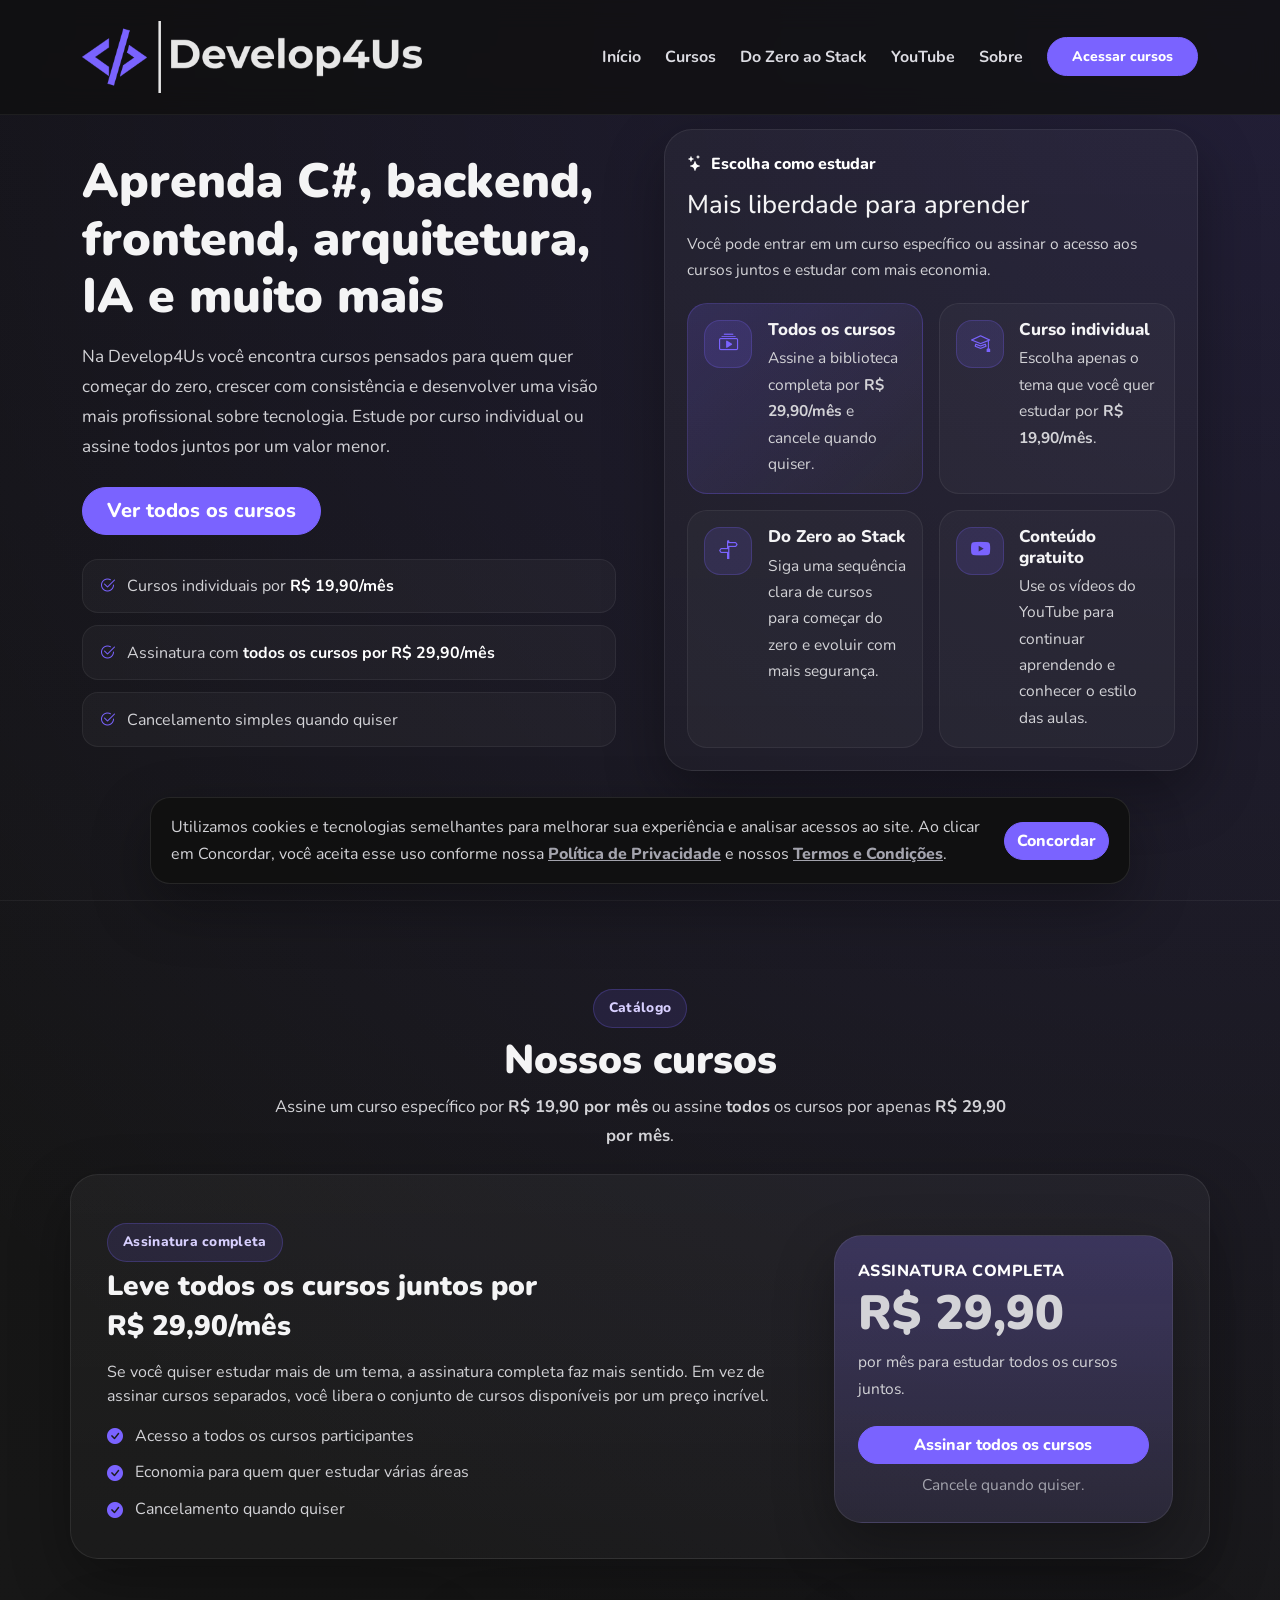
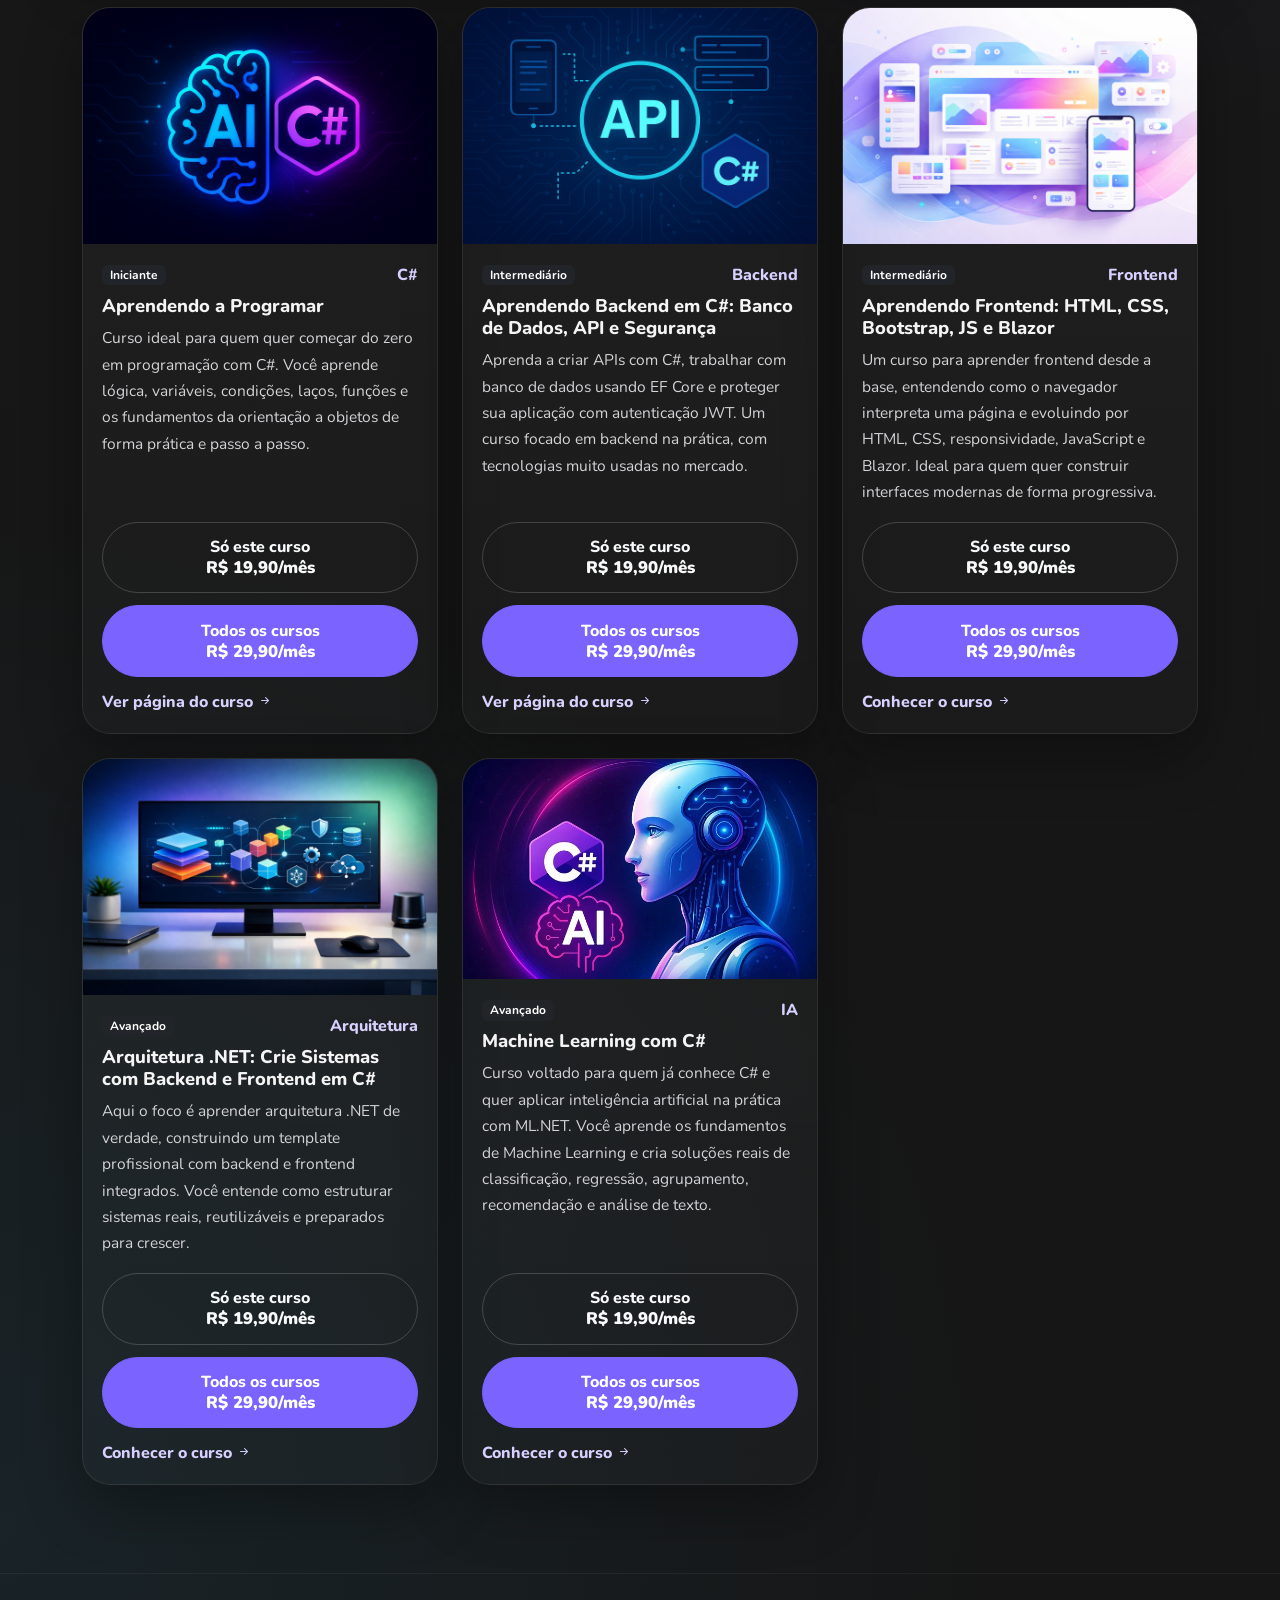
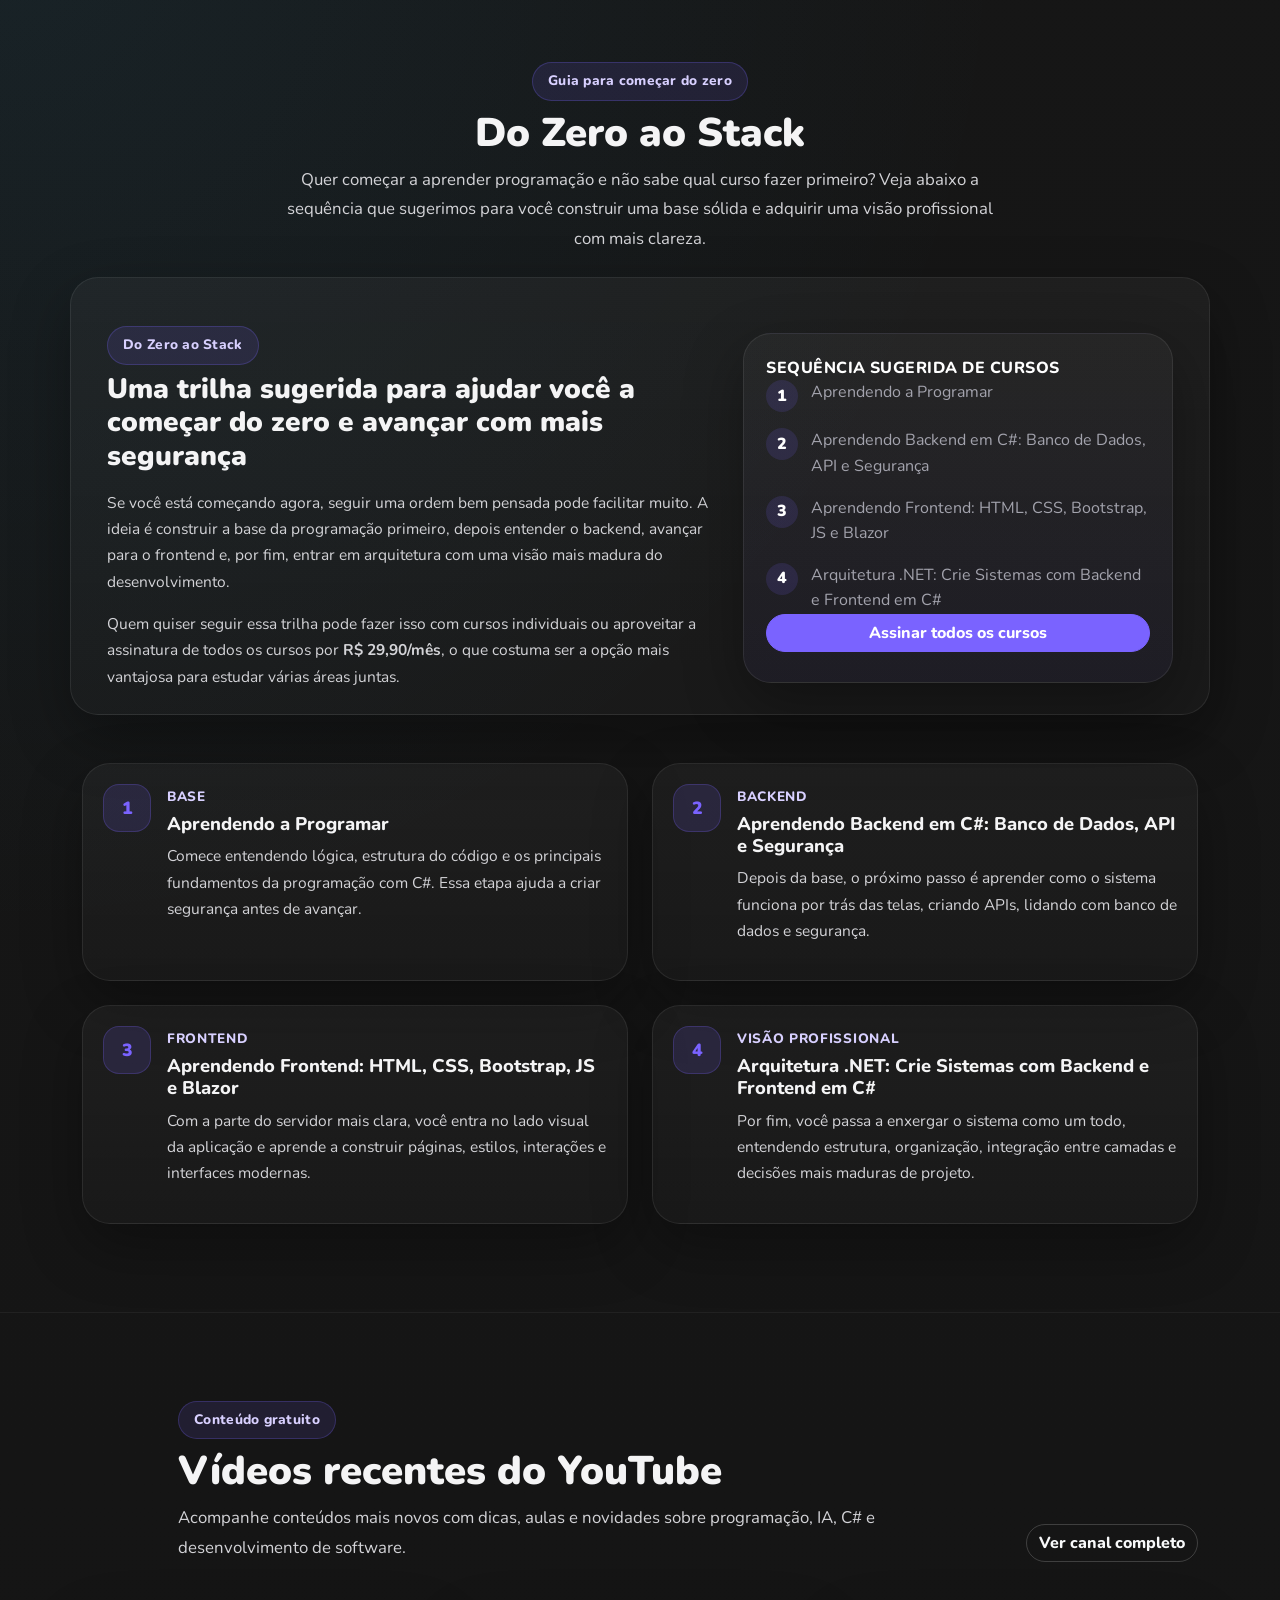
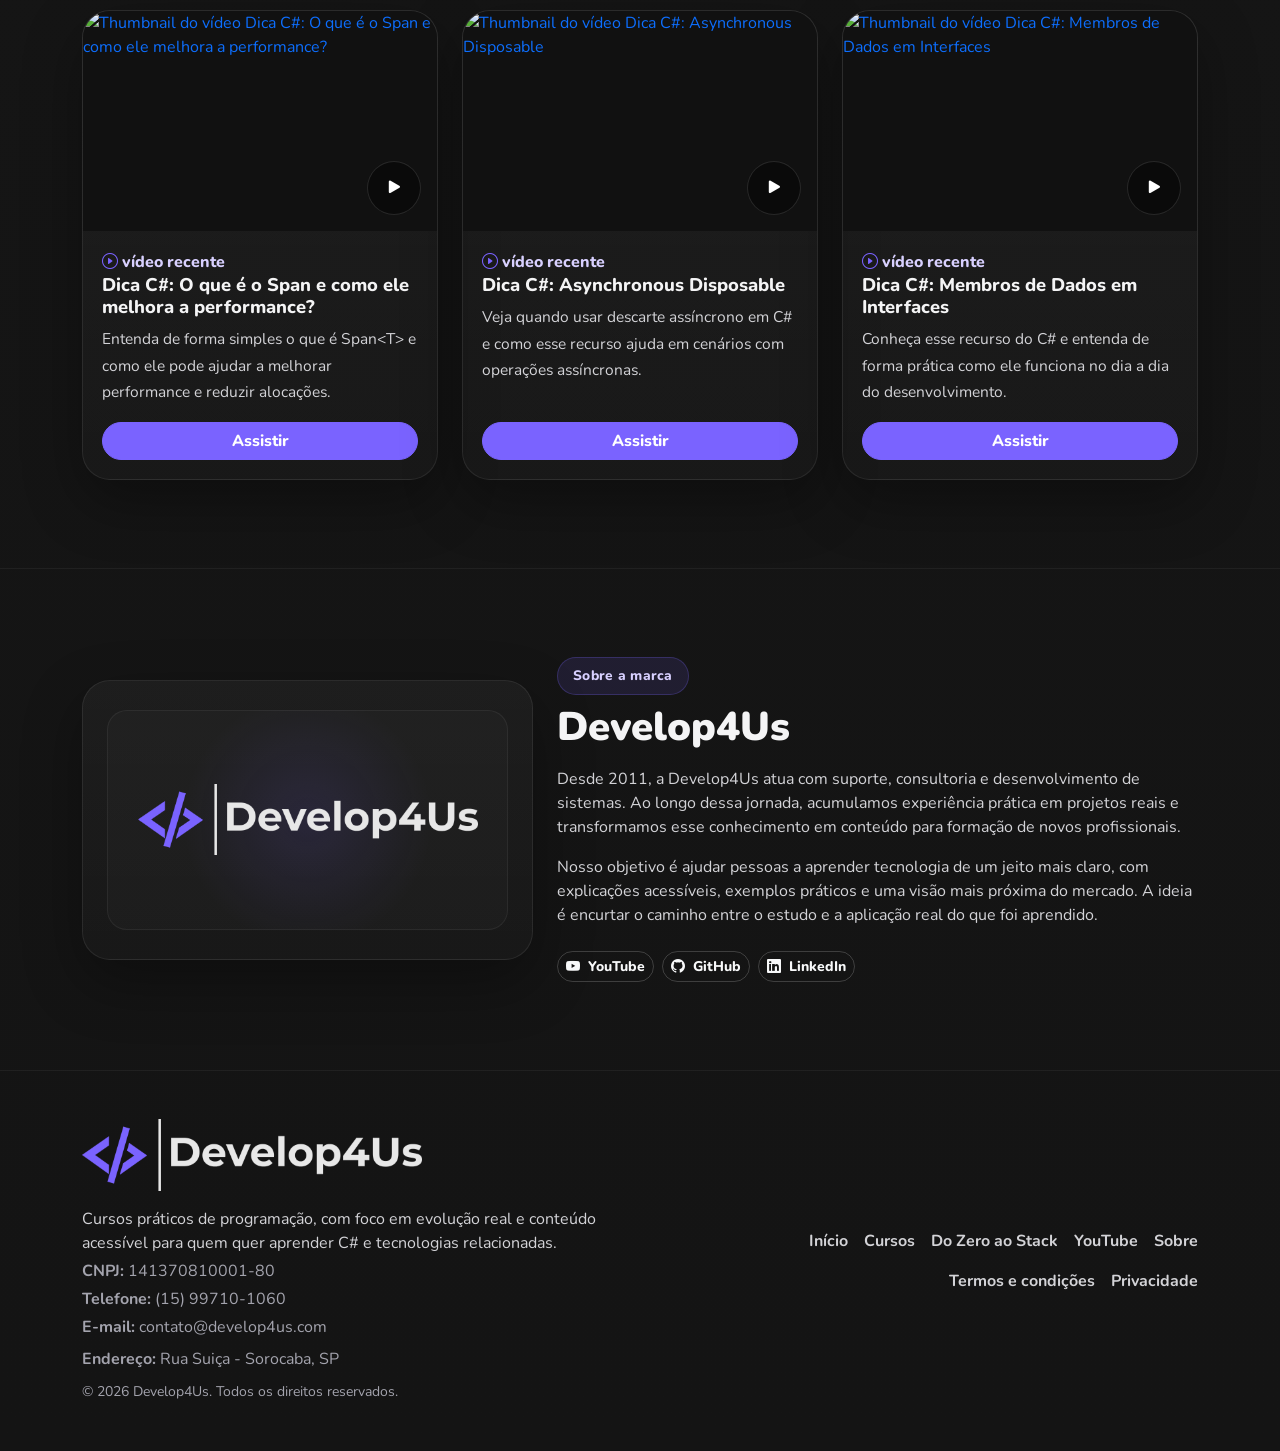
==== index.html @ f09a2264 "Cria página do curso Aprendendo Backend em C#" ====
<!doctype html>
<html lang="pt-BR">
<head>
  <meta charset="utf-8">
  <meta name="viewport" content="width=device-width, initial-scale=1">
  <title>Develop4Us | Cursos de Programação em C#</title>
  <meta name="description" content="Aprenda programação com cursos práticos de C#, backend, frontend, arquitetura .NET e machine learning. Estude no seu ritmo com assinatura mensal ou cursos individuais.">
  <meta name="keywords" content="Develop4Us, cursos de programação, C#, backend, frontend, arquitetura .NET, machine learning, Hotmart">
  <meta name="author" content="Develop4Us">
  <meta name="theme-color" content="#171717">

  <meta property="og:title" content="Develop4Us | Cursos de Programação em C#">
  <meta property="og:description" content="Cursos práticos para quem quer aprender C#, backend, frontend, arquitetura .NET e machine learning.">
  <meta property="og:type" content="website">
  <meta property="og:url" content="https://develop4us.com/">
  <meta property="og:image" content="assets/img/logo.png">

  <meta name="twitter:card" content="summary_large_image">
  <meta name="twitter:title" content="Develop4Us | Cursos de Programação em C#">
  <meta name="twitter:description" content="Cursos práticos para quem quer aprender C#, backend, frontend, arquitetura .NET e machine learning.">
  <meta name="twitter:image" content="assets/img/logo.png">

  <link rel="icon" type="image/png" href="assets/img/favicon.png">
  <link rel="preconnect" href="https://fonts.googleapis.com">
  <link rel="preconnect" href="https://fonts.gstatic.com" crossorigin>
  <link href="https://fonts.googleapis.com/css2?family=Nunito:wght@400;600;700;800;900&display=swap" rel="stylesheet">
  <link href="https://cdn.jsdelivr.net/npm/bootstrap@5.3.3/dist/css/bootstrap.min.css" rel="stylesheet" integrity="sha384-QWTKZyjpPEjISv5WaRU9OFeRpok6YctnYmDr5pNlyT2bRjXh0JMhjY6hW+ALEwIH" crossorigin="anonymous">
  <link rel="stylesheet" href="https://cdn.jsdelivr.net/npm/bootstrap-icons@1.11.3/font/bootstrap-icons.min.css">
  <link rel="stylesheet" href="assets/css/site.css">

  <!-- Google Analytics -->
  <!-- Google tag (gtag.js) -->
  <script async src="https://www.googletagmanager.com/gtag/js?id=G-N8VQVEPZ1S"></script>
  <script>
    window.dataLayer = window.dataLayer || [];
    function gtag(){dataLayer.push(arguments);}
    gtag('js', new Date());

    gtag('config', 'G-N8VQVEPZ1S');
  </script>
</head>
<body>
  <div class="site-shell">
    <header>
      <nav class="navbar navbar-expand-lg navbar-dark fixed-top glass-nav" aria-label="Barra principal">
        <div class="container py-2">
          <a class="navbar-brand d-flex align-items-center gap-3" href="#inicio" aria-label="Ir para o início">
            <img src="assets/img/logo.png" alt="Logo da Develop4Us" class="brand-logo">
          </a>
          <button class="navbar-toggler border-0 shadow-none" type="button" data-bs-toggle="collapse" data-bs-target="#mainNav" aria-controls="mainNav" aria-expanded="false" aria-label="Abrir menu">
            <span class="navbar-toggler-icon"></span>
          </button>
          <div class="collapse navbar-collapse" id="mainNav">
            <ul class="navbar-nav ms-auto align-items-lg-center gap-lg-2 mt-3 mt-lg-0">
              <li class="nav-item"><a class="nav-link" href="#inicio">Início</a></li>
              <li class="nav-item"><a class="nav-link" href="#cursos">Cursos</a></li>
              <li class="nav-item"><a class="nav-link" href="#trilha">Do Zero ao Stack</a></li>
              <li class="nav-item"><a class="nav-link" href="#youtube">YouTube</a></li>
              <li class="nav-item"><a class="nav-link" href="#sobre">Sobre</a></li>
              <li class="nav-item ms-lg-2"><a class="btn btn-primary btn-sm px-4 py-2" href="https://academy.develop4us.com/pt-br/club/develop4us" target="_blank" rel="noopener noreferrer">Acessar cursos</a></li>
            </ul>
          </div>
        </div>
      </nav>
    </header>

    <main>
      <section id="inicio" class="hero-section section-pad">
        <div class="container position-relative">
          <div class="row align-items-center g-5">
            <div class="col-12 col-lg-6 order-1 order-lg-1">
              <h1 class="display-5 fw-black mb-3">Aprenda C#, backend, frontend, arquitetura, IA e muito mais</h1>
              <p class="hero-copy mb-4">
                Na Develop4Us você encontra cursos pensados para quem quer começar do zero, crescer com consistência e desenvolver uma visão mais profissional sobre tecnologia. Estude por curso individual ou assine todos juntos por um valor menor.
              </p>
              <div class="d-flex flex-column flex-sm-row gap-3 hero-actions">
                <a href="#cursos" class="btn btn-primary btn-lg px-4">Ver todos os cursos</a>
              </div>

              <div class="hero-points mt-4">
                <div class="hero-point"><i class="bi bi-check2-circle"></i><span>Cursos individuais por <strong>R$ 19,90/mês</strong></span></div>
                <div class="hero-point"><i class="bi bi-check2-circle"></i><span>Assinatura com <strong>todos os cursos por R$ 29,90/mês</strong></span></div>
                <div class="hero-point"><i class="bi bi-check2-circle"></i><span>Cancelamento simples quando quiser</span></div>
              </div>
            </div>

            <div class="col-12 col-lg-6 order-2 order-lg-2">
              <div class="hero-showcase card-surface">
                <div class="showcase-top">
                  <span class="showcase-badge"><i class="bi bi-stars"></i> Escolha como estudar</span>
                  <h2>Mais liberdade para aprender</h2>
                  <p>Você pode entrar em um curso específico ou assinar o acesso aos cursos juntos e estudar com mais economia.</p>
                </div>

                <div class="showcase-grid">
                  <article class="showcase-item highlight-item">
                    <div class="showcase-icon"><i class="bi bi-collection-play"></i></div>
                    <div>
                      <h3>Todos os cursos</h3>
                      <p>Assine a biblioteca completa por <strong>R$ 29,90/mês</strong> e cancele quando quiser.</p>
                    </div>
                  </article>
                  <article class="showcase-item">
                    <div class="showcase-icon"><i class="bi bi-mortarboard"></i></div>
                    <div>
                      <h3>Curso individual</h3>
                      <p>Escolha apenas o tema que você quer estudar por <strong>R$ 19,90/mês</strong>.</p>
                    </div>
                  </article>
                  <article class="showcase-item">
                    <div class="showcase-icon"><i class="bi bi-signpost-split"></i></div>
                    <div>
                      <h3>Do Zero ao Stack</h3>
                      <p>Siga uma sequência clara de cursos para começar do zero e evoluir com mais segurança.</p>
                    </div>
                  </article>
                  <article class="showcase-item">
                    <div class="showcase-icon"><i class="bi bi-youtube"></i></div>
                    <div>
                      <h3>Conteúdo gratuito</h3>
                      <p>Use os vídeos do YouTube para continuar aprendendo e conhecer o estilo das aulas.</p>
                    </div>
                  </article>
                </div>
              </div>
            </div>
          </div>
        </div>
      </section>

      <section id="cursos" class="section-pad section-divider">
        <div class="container">
          <div class="section-heading text-center mb-5">
            <span class="eyebrow">Catálogo</span>
            <h2 class="display-6 fw-black mt-2">Nossos cursos</h2>
            <p class="section-copy mx-auto">Assine um curso específico por <strong>R$ 19,90 por mês</strong> ou assine <strong>todos</strong> os cursos por apenas <strong>R$ 29,90 por mês</strong>.</p>
          </div>

          <div class="all-access-banner row g-4 align-items-center mb-5">
            <div class="col-12 col-lg-8">
              <span class="eyebrow">Assinatura completa</span>
              <h3 class="fw-black mt-2 mb-3">Leve todos os cursos juntos por <span class="price-highlight">R$ 29,90/mês</span></h3>
              <p class="mb-3">Se você quiser estudar mais de um tema, a assinatura completa faz mais sentido. Em vez de assinar cursos separados, você libera o conjunto de cursos disponíveis por um preço incrível.</p>
              <ul class="list-unstyled promo-list mb-0">
                <li><i class="bi bi-check-circle-fill"></i> Acesso a todos os cursos participantes</li>
                <li><i class="bi bi-check-circle-fill"></i> Economia para quem quer estudar várias áreas</li>
                <li><i class="bi bi-check-circle-fill"></i> Cancelamento quando quiser</li>
              </ul>
            </div>
            <div class="col-12 col-lg-4">
              <div class="subscription-box h-100">
                <div class="small-label">ASSINATURA COMPLETA</div>
                <div class="subscription-price">R$ 29,90</div>
                <p class="mb-4">por mês para estudar todos os cursos juntos.</p>
                <a href="https://pay.hotmart.com/E105148294Q" class="btn btn-primary w-100 mb-2" target="_blank" rel="noopener noreferrer">Assinar todos os cursos</a>
                <p class="mini-note mb-0 text-center">Cancele quando quiser.</p>
              </div>
            </div>
          </div>

          <div class="row g-4" id="courseGrid">
            <div class="col-12 col-md-6 col-xl-4">
              <article class="course-card h-100">
                <div class="course-thumb">
                  <img src="assets/img/logo_c1.png" alt="Capa do curso Aprendendo a Programar" class="course-thumb-image">
                </div>
                <div class="course-body">
                  <div class="d-flex justify-content-between align-items-center gap-2 mb-2 flex-wrap">
                    <span class="badge text-bg-dark">Iniciante</span>
                    <span class="course-tag">C#</span>
                  </div>
                  <h3>Aprendendo a Programar</h3>
                  <p>Curso ideal para quem quer começar do zero em programação com C#. Você aprende lógica, variáveis, condições, laços, funções e os fundamentos da orientação a objetos de forma prática e passo a passo.</p>
                  <div class="course-pricing mt-auto">
                    <a href="https://academy.develop4us.com/pt-br/club/develop4us/products/7291394" class="btn btn-outline-light flex-fill" target="_blank" rel="noopener noreferrer">Só este curso<br><strong>R$ 19,90/mês</strong></a>
                    <a href="https://pay.hotmart.com/E105148294Q" class="btn btn-primary flex-fill" target="_blank" rel="noopener noreferrer">Todos os cursos<br><strong>R$ 29,90/mês</strong></a>
                  </div>
                  <a href="aprendendo-a-programar/index.html" class="course-link-inline">Ver página do curso <i class="bi bi-arrow-right-short"></i></a>
                </div>
              </article>
            </div>

            <div class="col-12 col-md-6 col-xl-4">
              <article class="course-card h-100">
                <div class="course-thumb">
                  <img src="assets/img/logo_c2.png" alt="Capa do curso Aprendendo Backend em C#: Banco de Dados, API e Segurança" class="course-thumb-image">
                </div>
                <div class="course-body">
                  <div class="d-flex justify-content-between align-items-center gap-2 mb-2 flex-wrap">
                    <span class="badge text-bg-dark">Intermediário</span>
                    <span class="course-tag">Backend</span>
                  </div>
                  <h3>Aprendendo Backend em C#: Banco de Dados, API e Segurança</h3>
                  <p>Aprenda a criar APIs com C#, trabalhar com banco de dados usando EF Core e proteger sua aplicação com autenticação JWT. Um curso focado em backend na prática, com tecnologias muito usadas no mercado.</p>
                  <div class="course-pricing mt-auto">
                    <a href="https://academy.develop4us.com/pt-br/club/develop4us/products/7412354" class="btn btn-outline-light flex-fill" target="_blank" rel="noopener noreferrer">Só este curso<br><strong>R$ 19,90/mês</strong></a>
                    <a href="https://pay.hotmart.com/E105148294Q" class="btn btn-primary flex-fill" target="_blank" rel="noopener noreferrer">Todos os cursos<br><strong>R$ 29,90/mês</strong></a>
                  </div>
                  <a href="aprendendo-backend-em-c-sharp/index.html" class="course-link-inline">Ver página do curso <i class="bi bi-arrow-right-short"></i></a>
                </div>
              </article>
            </div>

            <div class="col-12 col-md-6 col-xl-4">
              <article class="course-card h-100">
                <div class="course-thumb">
                  <img src="assets/img/logo_c5.png" alt="Capa do curso Aprendendo Frontend: HTML, CSS, Bootstrap, JS e Blazor" class="course-thumb-image">
                </div>
                <div class="course-body">
                  <div class="d-flex justify-content-between align-items-center gap-2 mb-2 flex-wrap">
                    <span class="badge text-bg-dark">Intermediário</span>
                    <span class="course-tag">Frontend</span>
                  </div>
                  <h3>Aprendendo Frontend: HTML, CSS, Bootstrap, JS e Blazor</h3>
                  <p>Um curso para aprender frontend desde a base, entendendo como o navegador interpreta uma página e evoluindo por HTML, CSS, responsividade, JavaScript e Blazor. Ideal para quem quer construir interfaces modernas de forma progressiva.</p>
                  <div class="course-pricing mt-auto">
                    <a href="https://academy.develop4us.com/pt-br/club/develop4us/products/7416201" class="btn btn-outline-light flex-fill" target="_blank" rel="noopener noreferrer">Só este curso<br><strong>R$ 19,90/mês</strong></a>
                    <a href="https://pay.hotmart.com/E105148294Q" class="btn btn-primary flex-fill" target="_blank" rel="noopener noreferrer">Todos os cursos<br><strong>R$ 29,90/mês</strong></a>
                  </div>
                  <a href="https://academy.develop4us.com/pt-br/club/develop4us/products/7416201" class="course-link-inline" target="_blank" rel="noopener noreferrer">Conhecer o curso <i class="bi bi-arrow-right-short"></i></a>
                </div>
              </article>
            </div>

            <div class="col-12 col-md-6 col-xl-4">
              <article class="course-card h-100">
                <div class="course-thumb">
                  <img src="assets/img/logo_c4.png" alt="Capa do curso Arquitetura .NET: Crie Sistemas com Backend e Frontend em C#" class="course-thumb-image">
                </div>
                <div class="course-body">
                  <div class="d-flex justify-content-between align-items-center gap-2 mb-2 flex-wrap">
                    <span class="badge text-bg-dark">Avançado</span>
                    <span class="course-tag">Arquitetura</span>
                  </div>
                  <h3>Arquitetura .NET: Crie Sistemas com Backend e Frontend em C#</h3>
                  <p>Aqui o foco é aprender arquitetura .NET de verdade, construindo um template profissional com backend e frontend integrados. Você entende como estruturar sistemas reais, reutilizáveis e preparados para crescer.</p>
                  <div class="course-pricing mt-auto">
                    <a href="https://academy.develop4us.com/pt-br/club/develop4us/products/7413355" class="btn btn-outline-light flex-fill" target="_blank" rel="noopener noreferrer">Só este curso<br><strong>R$ 19,90/mês</strong></a>
                    <a href="https://pay.hotmart.com/E105148294Q" class="btn btn-primary flex-fill" target="_blank" rel="noopener noreferrer">Todos os cursos<br><strong>R$ 29,90/mês</strong></a>
                  </div>
                  <a href="https://academy.develop4us.com/pt-br/club/develop4us/products/7413355" class="course-link-inline" target="_blank" rel="noopener noreferrer">Conhecer o curso <i class="bi bi-arrow-right-short"></i></a>
                </div>
              </article>
            </div>

            <div class="col-12 col-md-6 col-xl-4">
              <article class="course-card h-100">
                <div class="course-thumb">
                  <img src="assets/img/logo_c3.png" alt="Capa do curso Machine Learning com C#" class="course-thumb-image">
                </div>
                <div class="course-body">
                  <div class="d-flex justify-content-between align-items-center gap-2 mb-2 flex-wrap">
                    <span class="badge text-bg-dark">Avançado</span>
                    <span class="course-tag">IA</span>
                  </div>
                  <h3>Machine Learning com C#</h3>
                  <p>Curso voltado para quem já conhece C# e quer aplicar inteligência artificial na prática com ML.NET. Você aprende os fundamentos de Machine Learning e cria soluções reais de classificação, regressão, agrupamento, recomendação e análise de texto.</p>
                  <div class="course-pricing mt-auto">
                    <a href="https://academy.develop4us.com/pt-br/club/develop4us/products/7412555" class="btn btn-outline-light flex-fill" target="_blank" rel="noopener noreferrer">Só este curso<br><strong>R$ 19,90/mês</strong></a>
                    <a href="https://pay.hotmart.com/E105148294Q" class="btn btn-primary flex-fill" target="_blank" rel="noopener noreferrer">Todos os cursos<br><strong>R$ 29,90/mês</strong></a>
                  </div>
                  <a href="https://academy.develop4us.com/pt-br/club/develop4us/products/7412555" class="course-link-inline" target="_blank" rel="noopener noreferrer">Conhecer o curso <i class="bi bi-arrow-right-short"></i></a>
                </div>
              </article>
            </div>
          </div>
        </div>
      </section>

      <section id="trilha" class="section-pad section-divider">
        <div class="container">
          <div class="section-heading text-center mb-5">
            <span class="eyebrow">Guia para começar do zero</span>
            <h2 class="display-6 fw-black mt-2">Do Zero ao Stack</h2>
            <p class="section-copy mx-auto">Quer começar a aprender programação e não sabe qual curso fazer primeiro? Veja abaixo a sequência que sugerimos para você construir uma base sólida e adquirir uma visão profissional com mais clareza.</p>
          </div>

          <div class="guide-card row g-4 align-items-center mb-5">
            <div class="col-12 col-lg-7">
              <span class="eyebrow">Do Zero ao Stack</span>
              <h3 class="fw-black mt-2 mb-3">Uma trilha sugerida para ajudar você a começar do zero e avançar com mais segurança</h3>
              <p class="mb-3">Se você está começando agora, seguir uma ordem bem pensada pode facilitar muito. A ideia é construir a base da programação primeiro, depois entender o backend, avançar para o frontend e, por fim, entrar em arquitetura com uma visão mais madura do desenvolvimento.</p>
              <p class="mb-0">Quem quiser seguir essa trilha pode fazer isso com cursos individuais ou aproveitar a assinatura de todos os cursos por <strong>R$ 29,90/mês</strong>, o que costuma ser a opção mais vantajosa para estudar várias áreas juntas.</p>
            </div>
            <div class="col-12 col-lg-5">
              <div class="stack-summary-box h-100">
                <div class="small-label">SEQUÊNCIA SUGERIDA DE CURSOS</div>
                <ul class="stack-summary-list list-unstyled mb-0">
                  <li><span>1</span> Aprendendo a Programar</li>
                  <li><span>2</span> Aprendendo Backend em C#: Banco de Dados, API e Segurança</li>
                  <li><span>3</span> Aprendendo Frontend: HTML, CSS, Bootstrap, JS e Blazor</li>
                  <li><span>4</span> Arquitetura .NET: Crie Sistemas com Backend e Frontend em C#</li>
                </ul>
                <a href="https://pay.hotmart.com/E105148294Q" class="btn btn-primary w-100 mb-2" target="_blank" rel="noopener noreferrer">Assinar todos os cursos</a>
              </div>
            </div>
          </div>

          <div class="row g-4">
            <div class="col-12 col-md-6">
              <article class="guide-step-card h-100">
                <div class="guide-step-number">1</div>
                <div>
                  <span class="guide-step-label">Base</span>
                  <h3>Aprendendo a Programar</h3>
                  <p>Comece entendendo lógica, estrutura do código e os principais fundamentos da programação com C#. Essa etapa ajuda a criar segurança antes de avançar.</p>
                </div>
              </article>
            </div>

            <div class="col-12 col-md-6">
              <article class="guide-step-card h-100">
                <div class="guide-step-number">2</div>
                <div>
                  <span class="guide-step-label">Backend</span>
                  <h3>Aprendendo Backend em C#: Banco de Dados, API e Segurança</h3>
                  <p>Depois da base, o próximo passo é aprender como o sistema funciona por trás das telas, criando APIs, lidando com banco de dados e segurança.</p>
                </div>
              </article>
            </div>

            <div class="col-12 col-md-6">
              <article class="guide-step-card h-100">
                <div class="guide-step-number">3</div>
                <div>
                  <span class="guide-step-label">Frontend</span>
                  <h3>Aprendendo Frontend: HTML, CSS, Bootstrap, JS e Blazor</h3>
                  <p>Com a parte do servidor mais clara, você entra no lado visual da aplicação e aprende a construir páginas, estilos, interações e interfaces modernas.</p>
                </div>
              </article>
            </div>

            <div class="col-12 col-md-6">
              <article class="guide-step-card h-100">
                <div class="guide-step-number">4</div>
                <div>
                  <span class="guide-step-label">Visão profissional</span>
                  <h3>Arquitetura .NET: Crie Sistemas com Backend e Frontend em C#</h3>
                  <p>Por fim, você passa a enxergar o sistema como um todo, entendendo estrutura, organização, integração entre camadas e decisões mais maduras de projeto.</p>
                </div>
              </article>
            </div>
          </div>
        </div>
      </section>

      <section id="youtube" class="section-pad section-divider">
        <div class="container">
          <div class="d-flex flex-column flex-lg-row align-items-lg-end justify-content-lg-between gap-3 mb-5 text-center text-lg-start">
            <div class="section-heading mb-0">
              <span class="eyebrow">Conteúdo gratuito</span>
              <h2 class="display-6 fw-black mt-2 mb-2">Vídeos recentes do YouTube</h2>
              <p class="section-copy mb-0">
                Acompanhe conteúdos mais novos com dicas, aulas e novidades sobre programação, IA, C# e desenvolvimento de software.
              </p>
            </div>
            <a href="https://www.youtube.com/@Develop4Us" class="btn btn-outline-light" target="_blank" rel="noopener noreferrer">
              Ver canal completo
            </a>
          </div>

          <div class="row g-4" id="youtubeGrid">
            <div class="col-12 col-md-6 col-xl-4">
              <article class="video-card h-100">
                <a href="https://youtu.be/1iKY1ItYu68?si=5o9WdMfgRBOaTTtt" class="video-thumb video-thumb-link" target="_blank" rel="noopener noreferrer" aria-label="Assistir Dica C#: O que é o Span e como ele melhora a performance?">
                  <img src="https://img.youtube.com/vi/1iKY1ItYu68/hqdefault.jpg" alt="Thumbnail do vídeo Dica C#: O que é o Span e como ele melhora a performance?" class="video-thumb-image">
                  <span class="video-play-badge"><i class="bi bi-play-fill"></i></span>
                </a>
                <div class="video-body">
                  <span class="video-label"><i class="bi bi-play-circle"></i> vídeo recente</span>
                  <h3>Dica C#: O que é o Span e como ele melhora a performance?</h3>
                  <p>Entenda de forma simples o que é Span&lt;T&gt; e como ele pode ajudar a melhorar performance e reduzir alocações.</p>
                  <a href="https://youtu.be/1iKY1ItYu68?si=5o9WdMfgRBOaTTtt" class="btn btn-primary w-100 mt-auto" target="_blank" rel="noopener noreferrer">Assistir</a>
                </div>
              </article>
            </div>

            <div class="col-12 col-md-6 col-xl-4">
              <article class="video-card h-100">
                <a href="https://youtu.be/xu59huKfxGQ?si=YypLojHMv-rT2zeE" class="video-thumb video-thumb-link" target="_blank" rel="noopener noreferrer" aria-label="Assistir Dica C#: Asynchronous Disposable">
                  <img src="https://img.youtube.com/vi/xu59huKfxGQ/hqdefault.jpg" alt="Thumbnail do vídeo Dica C#: Asynchronous Disposable" class="video-thumb-image">
                  <span class="video-play-badge"><i class="bi bi-play-fill"></i></span>
                </a>
                <div class="video-body">
                  <span class="video-label"><i class="bi bi-play-circle"></i> vídeo recente</span>
                  <h3>Dica C#: Asynchronous Disposable</h3>
                  <p>Veja quando usar descarte assíncrono em C# e como esse recurso ajuda em cenários com operações assíncronas.</p>
                  <a href="https://youtu.be/xu59huKfxGQ?si=YypLojHMv-rT2zeE" class="btn btn-primary w-100 mt-auto" target="_blank" rel="noopener noreferrer">Assistir</a>
                </div>
              </article>
            </div>

            <div class="col-12 col-md-6 col-xl-4">
              <article class="video-card h-100">
                <a href="https://www.youtube.com/watch?v=E_twRY6b7sg" class="video-thumb video-thumb-link" target="_blank" rel="noopener noreferrer" aria-label="Assistir Dica C#: Membros de Dados em Interfaces">
                  <img src="https://img.youtube.com/vi/E_twRY6b7sg/hqdefault.jpg" alt="Thumbnail do vídeo Dica C#: Membros de Dados em Interfaces" class="video-thumb-image">
                  <span class="video-play-badge"><i class="bi bi-play-fill"></i></span>
                </a>
                <div class="video-body">
                  <span class="video-label"><i class="bi bi-play-circle"></i> vídeo recente</span>
                  <h3>Dica C#: Membros de Dados em Interfaces</h3>
                  <p>Conheça esse recurso do C# e entenda de forma prática como ele funciona no dia a dia do desenvolvimento.</p>
                  <a href="https://www.youtube.com/watch?v=E_twRY6b7sg" class="btn btn-primary w-100 mt-auto" target="_blank" rel="noopener noreferrer">Assistir</a>
                </div>
              </article>
            </div>
          </div>
        </div>
      </section>

      <section id="sobre" class="section-pad section-divider">
        <div class="container">
          <div class="row g-4 align-items-center">
            <div class="col-12 col-lg-5">
              <div class="about-visual card-surface h-100">
                <div class="about-logo-wrap">
                  <img src="assets/img/logo.png" alt="Logo da Develop4Us" class="about-logo">
                </div>
              </div>
            </div>
            <div class="col-12 col-lg-7">
              <span class="eyebrow">Sobre a marca</span>
              <h2 class="display-6 fw-black mt-2 mb-3">Develop4Us</h2>
              <p>Desde 2011, a Develop4Us atua com suporte, consultoria e desenvolvimento de sistemas. Ao longo dessa jornada, acumulamos experiência prática em projetos reais e transformamos esse conhecimento em conteúdo para formação de novos profissionais.</p>
              <p class="mb-4">Nosso objetivo é ajudar pessoas a aprender tecnologia de um jeito mais claro, com explicações acessíveis, exemplos práticos e uma visão mais próxima do mercado. A ideia é encurtar o caminho entre o estudo e a aplicação real do que foi aprendido.</p>
              <div class="social-links d-flex flex-wrap gap-2">
                <a href="https://www.youtube.com/@Develop4Us" class="btn btn-outline-light btn-sm" target="_blank" rel="noopener noreferrer"><i class="bi bi-youtube me-2"></i>YouTube</a>
                <a href="https://github.com/Develop4Us-Company" class="btn btn-outline-light btn-sm" target="_blank" rel="noopener noreferrer"><i class="bi bi-github me-2"></i>GitHub</a>
                <a href="https://www.linkedin.com/company/develop4us" class="btn btn-outline-light btn-sm" target="_blank" rel="noopener noreferrer"><i class="bi bi-linkedin me-2"></i>LinkedIn</a>
              </div>
            </div>
          </div>
        </div>
      </section>
    </main>

    <footer class="section-divider py-5">
      <div class="container">
        <div class="row g-4 align-items-center">
          <div class="col-12 col-lg-6 text-center text-lg-start">
            <img src="assets/img/logo.png" alt="Logo da Develop4Us" class="footer-logo mb-3">
            <p class="mb-1">Cursos práticos de programação, com foco em evolução real e conteúdo acessível para quem quer aprender C# e tecnologias relacionadas.</p>
            <p class="mb-1 footer-contact"><strong>CNPJ:</strong> 141370810001-80</p>
            <p class="mb-1 footer-contact"><strong>Telefone:</strong> (15) 99710-1060</p>
            <p class="mb-2 footer-contact"><strong>E-mail:</strong> contato@develop4us.com</p>
            <p class="mb-2 footer-contact"><strong>Endereço:</strong> Rua Suiça - Sorocaba, SP</p>
            <small class="text-secondary">© <span id="currentYear"></span> Develop4Us. Todos os direitos reservados.</small>
          </div>
          <div class="col-12 col-lg-6">
            <div class="footer-links d-flex flex-column flex-sm-row flex-wrap justify-content-center justify-content-lg-end gap-2 gap-sm-3">
              <a href="#inicio">Início</a>
              <a href="#cursos">Cursos</a>
              <a href="#trilha">Do Zero ao Stack</a>
              <a href="#youtube">YouTube</a>
              <a href="#sobre">Sobre</a>
              <a href="termos.html">Termos e condições</a>
              <a href="privacidade.html">Privacidade</a>
            </div>
          </div>
        </div>
      </div>
    </footer>
  </div>

  <div class="cookie-consent" id="cookieConsent" role="dialog" aria-live="polite" aria-label="Aviso de privacidade e cookies" hidden>
    <div class="cookie-consent__content">
      <p>
        Utilizamos cookies e tecnologias semelhantes para melhorar sua experiência e analisar acessos ao site. Ao clicar em Concordar, você aceita esse uso conforme nossa <a href="privacidade.html">Política de Privacidade</a> e nossos <a href="termos.html">Termos e Condições</a>.
      </p>
      <button type="button" class="btn btn-primary" id="acceptCookies">Concordar</button>
    </div>
  </div>

  <script src="https://cdn.jsdelivr.net/npm/bootstrap@5.3.3/dist/js/bootstrap.bundle.min.js" integrity="sha384-YvpcrYf0tY3lHB60NNkmXc5s9fDVZLESaAA55NDzOxhy9GkcIdslK1eN7N6jIeHz" crossorigin="anonymous"></script>
  <script src="assets/js/site.js"></script>
</body>
</html>
---- assets/css/site.css ----
:root {
  --bg: #171717;
  --bg-soft: #1f1f1f;
  --surface: #232323;
  --surface-strong: #2c2c2c;
  --primary: #7a63ff;
  --primary-strong: #9585ff;
  --heading: #f4f4f5;
  --text: #d3d3d7;
  --muted: #a3a3ad;
  --border: rgba(255, 255, 255, 0.08);
  --shadow: 0 22px 60px rgba(0, 0, 0, 0.32);
  --radius-xl: 1.75rem;
  --radius-lg: 1.25rem;
  --radius-md: 1rem;
}

html {
  scroll-behavior: smooth;
}

body {
  margin: 0;
  font-family: 'Nunito', sans-serif;
  color: var(--text);
  background:
    radial-gradient(circle at top right, rgba(122, 99, 255, 0.16), transparent 28%),
    radial-gradient(circle at left center, rgba(56, 189, 248, 0.08), transparent 30%),
    linear-gradient(180deg, #111111 0%, var(--bg) 24%, #141414 100%);
}

img {
  max-width: 100%;
  display: block;
}

.site-shell {
  overflow-x: hidden;
}

.section-pad {
  padding: 5rem 0;
}

.section-divider {
  border-top: 1px solid rgba(255, 255, 255, 0.05);
}

.glass-nav {
  background: rgba(16, 16, 16, 0.78);
  backdrop-filter: blur(14px);
  border-bottom: 1px solid rgba(255, 255, 255, 0.06);
}

.brand-logo,
.footer-logo,
.about-logo {
  height: auto;
}

.brand-logo {
  width: min(56vw, 220px);
  max-width: 220px;
}

.footer-logo,
.about-logo {
  width: min(72vw, 340px);
}

.nav-link,
.footer-links a,
.hero-copy,
.section-copy,
.course-card p,
.video-card p,
.guide-step-card p,
.guide-card p,
footer p,
footer small,
.mini-note,
.cookie-consent p {
  color: var(--text);
}

.nav-link {
  font-weight: 700;
  color: #dcdce2;
}

.nav-link:hover,
.nav-link:focus,
.footer-links a:hover,
.footer-links a:focus,
.cookie-consent a:hover,
.cookie-consent a:focus {
  color: #ffffff;
}

.btn {
  border-radius: 999px;
  font-weight: 800;
  transition: transform 0.2s ease, box-shadow 0.2s ease, background-color 0.2s ease, border-color 0.2s ease;
}

.btn:hover,
.btn:focus {
  transform: translateY(-2px);
  box-shadow: 0 12px 28px rgba(122, 99, 255, 0.18);
}

.btn-primary {
  --bs-btn-bg: var(--primary);
  --bs-btn-border-color: var(--primary);
  --bs-btn-hover-bg: var(--primary-strong);
  --bs-btn-hover-border-color: var(--primary-strong);
  --bs-btn-active-bg: var(--primary-strong);
  --bs-btn-active-border-color: var(--primary-strong);
  --bs-btn-disabled-bg: var(--primary);
  --bs-btn-disabled-border-color: var(--primary);
}

.btn-outline-light {
  border-color: rgba(255, 255, 255, 0.18);
}

.display-5,
.display-6,
h1,
h2,
h3,
h4,
.showcase-item h3,
.video-card h3,
.course-card h3,
.guide-step-card h3,
.guide-card h3 {
  color: var(--heading);
}

.fw-black {
  font-weight: 900;
}

.eyebrow {
  display: inline-flex;
  align-items: center;
  gap: 0.5rem;
  background: rgba(122, 99, 255, 0.12);
  color: #d8d0ff;
  border: 1px solid rgba(122, 99, 255, 0.25);
  padding: 0.5rem 0.95rem;
  border-radius: 999px;
  font-size: 0.86rem;
  font-weight: 800;
  letter-spacing: 0.02em;
}

.hero-section {
  padding-top: 7.6rem;
}

.hero-copy,
.section-copy {
  font-size: 1.05rem;
  line-height: 1.75;
  max-width: 46rem;
}

.card-surface,
.course-card,
.video-card,
.subscription-box,
.all-access-banner,
.hero-showcase,
.guide-card,
.guide-step-card,
.stack-summary-box,
.about-visual {
  background: linear-gradient(180deg, rgba(255, 255, 255, 0.04), rgba(255, 255, 255, 0.02));
  border: 1px solid var(--border);
  border-radius: var(--radius-xl);
  box-shadow: var(--shadow);
}

.hero-points {
  display: grid;
  gap: 0.75rem;
}

.hero-point {
  display: flex;
  align-items: center;
  gap: 0.75rem;
  padding: 0.9rem 1rem;
  border-radius: var(--radius-md);
  background: rgba(255, 255, 255, 0.03);
  border: 1px solid rgba(255, 255, 255, 0.06);
}

.hero-point i,
.showcase-icon,
.video-label i,
.promo-list i,
.guide-step-number {
  color: var(--primary);
}

.hero-point strong {
  color: #ffffff;
}

.hero-showcase {
  padding: 1.4rem;
}

.showcase-top {
  margin-bottom: 1.25rem;
}

.showcase-top h2 {
  margin: 0.9rem 0 0.6rem;
  font-size: clamp(1.55rem, 2vw, 2rem);
}

.showcase-top p {
  margin: 0;
  line-height: 1.7;
}

.showcase-badge {
  display: inline-flex;
  align-items: center;
  gap: 0.45rem;
  font-weight: 800;
  color: #ffffff;
}

.showcase-grid {
  display: grid;
  gap: 1rem;
}

.showcase-item {
  display: flex;
  gap: 0.95rem;
  align-items: flex-start;
  padding: 1rem;
  border-radius: var(--radius-lg);
  background: rgba(255, 255, 255, 0.03);
  border: 1px solid rgba(255, 255, 255, 0.06);
}

.highlight-item {
  background: linear-gradient(135deg, rgba(122, 99, 255, 0.18), rgba(255, 255, 255, 0.03));
  border-color: rgba(122, 99, 255, 0.24);
}

.showcase-icon {
  width: 3rem;
  height: 3rem;
  flex: 0 0 3rem;
  display: inline-grid;
  place-items: center;
  border-radius: 1rem;
  background: rgba(122, 99, 255, 0.14);
  border: 1px solid rgba(122, 99, 255, 0.24);
  font-size: 1.2rem;
}

.showcase-item h3 {
  margin: 0 0 0.3rem;
  font-size: 1.06rem;
  font-weight: 800;
}

.showcase-item p {
  margin: 0;
  line-height: 1.65;
}

.section-heading {
  max-width: 52rem;
  margin-left: auto;
  margin-right: auto;
}

.all-access-banner,
.guide-card {
  padding: 1.5rem;
}

.price-highlight,
.subscription-price,

.course-pricing {
  display: grid;
  grid-template-columns: 1fr;
  gap: 0.75rem;
  margin-top: 0.4rem;
}

.course-pricing .btn {
  padding: 0.9rem 1rem;
  line-height: 1.25;
}

.course-pricing .btn strong {
  font-size: 1.05rem;
}

.course-link-inline {
  margin-top: 0.8rem;
  display: inline-flex;
  align-items: center;
  gap: 0.25rem;
  color: #d8d0ff;
  font-weight: 800;
  text-decoration: none;
}

.subscription-box {
  padding: 1.45rem;
  background: linear-gradient(180deg, rgba(122, 99, 255, 0.22), rgba(122, 99, 255, 0.08)), rgba(255, 255, 255, 0.03);
}

.small-label,
.course-tag,
.video-label,
.guide-step-label {
  font-weight: 800;
}

.small-label {
  display: block;
  color: #ffffff;
  letter-spacing: 0.03em;
}

.subscription-price {
  margin: 0.35rem 0 0.8rem;
  font-size: clamp(2.1rem, 7vw, 3rem);
  font-weight: 900;
  line-height: 1;
}

.promo-list li {
  display: flex;
  gap: 0.75rem;
  align-items: flex-start;
  margin-bottom: 0.7rem;
}

.promo-list i {
  margin-top: 0.1rem;
}

.course-card,
.video-card {
  display: flex;
  flex-direction: column;
  overflow: hidden;
}

.course-body,
.video-body {
  padding: 1.2rem;
  display: flex;
  flex-direction: column;
  flex: 1;
}

.course-thumb,
.video-thumb {
  position: relative;
  min-height: 220px;
  overflow: hidden;
  background: #111;
}

.course-thumb-image,
.video-thumb-image {
  width: 100%;
  height: 100%;
  object-fit: cover;
}

.course-card h3,
.video-card h3,
.guide-step-card h3 {
  font-size: 1.15rem;
  font-weight: 800;
}

.course-card p,
.video-card p,
.guide-step-card p,
.guide-card p,
.subscription-box p,
.showcase-top p,
.showcase-item p {
  font-size: 0.97rem;
  line-height: 1.7;
}

.course-tag,
.video-label {
  color: #d8d0ff;
}

.course-meta {
  display: flex;
  flex-direction: column;
  gap: 0.2rem;
  margin-top: auto;
}

.course-price {
  font-size: 1.05rem;
  font-weight: 900;
}

.course-note,
.mini-note,
.footer-contact,
.stack-summary-list li,
.cookie-consent a {
  color: var(--muted);
}

.video-thumb-link {
  display: block;
  text-decoration: none;
}

.video-play-badge {
  position: absolute;
  right: 1rem;
  bottom: 1rem;
  width: 3.4rem;
  height: 3.4rem;
  display: inline-grid;
  place-items: center;
  border-radius: 999px;
  background: rgba(9, 9, 10, 0.78);
  color: #ffffff;
  border: 1px solid rgba(255, 255, 255, 0.12);
  backdrop-filter: blur(8px);
  font-size: 1.4rem;
}

.guide-card {
  align-items: center;
}

.stack-summary-box {
  padding: 1.4rem;
  background: linear-gradient(180deg, rgba(255, 255, 255, 0.04), rgba(122, 99, 255, 0.05));
}

.stack-summary-list {
  display: grid;
  gap: 1rem;
}

.stack-summary-list li {
  display: flex;
  align-items: flex-start;
  gap: 0.8rem;
  line-height: 1.6;
}

.stack-summary-list span {
  width: 2rem;
  height: 2rem;
  flex: 0 0 2rem;
  display: inline-grid;
  place-items: center;
  border-radius: 999px;
  background: rgba(122, 99, 255, 0.14);
  color: #ffffff;
  font-weight: 900;
}

.guide-step-card {
  display: flex;
  gap: 1rem;
  align-items: flex-start;
  padding: 1.25rem;
  height: 100%;
}

.guide-step-number {
  width: 3rem;
  height: 3rem;
  flex: 0 0 3rem;
  display: inline-grid;
  place-items: center;
  border-radius: 1rem;
  background: rgba(122, 99, 255, 0.14);
  border: 1px solid rgba(122, 99, 255, 0.24);
  font-size: 1.1rem;
  font-weight: 900;
}

.guide-step-label {
  display: inline-block;
  margin-bottom: 0.35rem;
  color: #d8d0ff;
  font-size: 0.85rem;
  text-transform: uppercase;
  letter-spacing: 0.05em;
}

.about-visual {
  min-height: 280px;
  display: grid;
  place-items: center;
  padding: 1.5rem;
}

.about-logo-wrap {
  width: 100%;
  min-height: 220px;
  display: grid;
  place-items: center;
  border-radius: var(--radius-lg);
  background: radial-gradient(circle at center, rgba(122, 99, 255, 0.12), transparent 55%), rgba(255, 255, 255, 0.02);
  border: 1px solid rgba(255, 255, 255, 0.06);
}

.footer-links a {
  text-decoration: none;
  font-weight: 700;
}

.text-secondary {
  color: var(--muted) !important;
}

.cookie-consent {
  position: fixed;
  left: 1rem;
  right: 1rem;
  bottom: 1rem;
  z-index: 1100;
}

.cookie-consent__content {
  max-width: 980px;
  margin: 0 auto;
  display: flex;
  flex-direction: column;
  gap: 1rem;
  padding: 1rem 1.1rem;
  border-radius: 1.25rem;
  background: rgba(16, 16, 16, 0.94);
  border: 1px solid rgba(255, 255, 255, 0.09);
  box-shadow: var(--shadow);
}

.cookie-consent p {
  margin: 0;
  line-height: 1.65;
}

.cookie-consent a {
  font-weight: 800;
}

.legal-page {
  min-height: 100vh;
  padding-top: 7rem;
}

.legal-card {
  max-width: 900px;
  margin: 0 auto;
  padding: 2rem;
  background: linear-gradient(180deg, rgba(255,255,255,0.04), rgba(255,255,255,0.02));
  border: 1px solid var(--border);
  border-radius: var(--radius-xl);
  box-shadow: var(--shadow);
}

.legal-card h1,
.legal-card h2 {
  color: var(--heading);
}

.legal-card h2 {
  font-size: 1.2rem;
  margin-top: 1.7rem;
}

.legal-card p,
.legal-card li {
  line-height: 1.8;
  color: var(--text);
}

.legal-card a {
  color: #ddd6ff;
}

@media (min-width: 576px) {
  .section-pad {
    padding: 5.5rem 0;
  }

  .cookie-consent__content {
    flex-direction: row;
    align-items: center;
    justify-content: space-between;
    gap: 1.25rem;
    padding: 1rem 1.25rem;
  }
}

@media (min-width: 768px) {
  .showcase-grid {
    grid-template-columns: 1fr 1fr;
  }
}

@media (min-width: 992px) {
  .brand-logo {
    width: min(34vw, 340px);
    max-width: 340px;
  }

  .hero-section {
    min-height: 100vh;
    display: flex;
    align-items: center;
  }

  .hero-copy {
    font-size: 1.08rem;
  }
}

@media (prefers-reduced-motion: reduce) {
  html {
    scroll-behavior: auto;
  }

  .btn,
  * {
    transition: none !important;
    animation: none !important;
  }
}

.hero-section .row {
  align-items: center;
}

.price-option {
  display: flex;
  align-items: center;
  justify-content: space-between;
  gap: 0.9rem;
  padding: 0.8rem 0.95rem;
  border-radius: 1rem;
  border: 1px solid rgba(255,255,255,0.08);
}

.price-option + .price-option {
  margin-top: 0.65rem;
}

.price-option.primary {
  background: rgba(255, 255, 255, 0.04);
}

.price-option.secondary {
  background: rgba(122, 99, 255, 0.12);
  border-color: rgba(122, 99, 255, 0.22);
}

.price-label {
  color: var(--muted);
  font-size: 0.86rem;
  font-weight: 800;
  text-transform: uppercase;
  letter-spacing: 0.04em;
}

.bundle-price {
  color: #ffffff;
  font-size: 1rem;
  font-weight: 900;
}

.course-note {
  display: block;
  margin-top: 0.7rem;
  line-height: 1.6;
}

@media (max-width: 991.98px) {
  .glass-nav .container {
    flex-wrap: wrap;
  }

  .glass-nav .navbar-collapse {
    flex-basis: 100%;
  }

  .brand-logo {
    width: min(48vw, 180px);
  }

  .hero-section {
    padding-top: 6.8rem;
  }

  .hero-section .row > .order-1 {
    order: 1 !important;
  }

  .hero-section .row > .order-2 {
    order: 2 !important;
  }
}

.course-hero {
  padding-top: 7.4rem;
}

.course-cover {
  padding: 1rem;
}

.course-cover-image {
  width: 100%;
  border-radius: var(--radius-lg);
}

.course-pricing-inline {
  max-width: 560px;
  margin-inline: auto;
}

.course-pricing-inline .btn {
  padding: 0.85rem 0.75rem;
}

.course-description,
.course-video-presentation,
.video-lesson-card,
.curriculum-section {
  padding: 1.3rem;
}

.course-description-content p {
  margin-bottom: 1rem;
  line-height: 1.75;
}

.course-video-presentation .btn {
  width: fit-content;
}

.video-lesson-card h3 {
  margin-top: 0.5rem;
  font-size: 1.1rem;
  font-weight: 800;
}

.curriculum-list {
  display: block;
}

.course-accordion {
  display: grid;
  gap: 0.9rem;
}

.course-accordion .accordion-item {
  border: 1px solid var(--border);
  border-radius: var(--radius-lg);
  overflow: hidden;
  background: linear-gradient(180deg, rgba(255, 255, 255, 0.04), rgba(255, 255, 255, 0.02));
}

.course-accordion .accordion-button {
  background: rgba(255, 255, 255, 0.03);
  color: var(--heading);
  box-shadow: none;
  font-weight: 800;
  display: flex;
  gap: 0.65rem;
  align-items: center;
}

.course-accordion .accordion-button:not(.collapsed) {
  background: rgba(122, 99, 255, 0.16);
  color: #fff;
}

.course-accordion .accordion-body {
  padding: 1rem;
}

.curriculum-index {
  display: inline-block;
  color: #d8d0ff;
  font-size: 0.85rem;
  font-weight: 800;
}

.curriculum-section ul {
  list-style: none;
  padding: 0;
  margin: 0;
  display: grid;
  gap: 0.8rem;
}

.curriculum-section li {
  display: block;
  padding: 0.9rem;
  border-radius: 0.9rem;
  background: rgba(255, 255, 255, 0.03);
  border: 1px solid rgba(255, 255, 255, 0.06);
}

.lesson-header {
  display: flex;
  flex-direction: column;
  gap: 0.4rem;
}

.lesson-title {
  color: var(--heading);
  font-weight: 700;
}

.lesson-badge {
  width: fit-content;
  text-decoration: none;
  font-size: 0.82rem;
  color: var(--muted);
  border: 1px solid rgba(255, 255, 255, 0.15);
  border-radius: 999px;
  padding: 0.2rem 0.55rem;
}

.lesson-badge-open {
  color: #ffd7d7;
  border-color: rgba(255, 132, 132, 0.4);
  background: rgba(255, 132, 132, 0.08);
}

.video-lesson-card {
  display: flex;
  flex-direction: column;
}

.video-lesson-card .btn {
  width: fit-content;
}



@media (min-width: 768px) {
  .course-pricing-inline {
    grid-template-columns: repeat(2, minmax(0, 1fr));
  }

  .lesson-header {
    flex-direction: row;
    justify-content: space-between;
    align-items: center;
  }
}
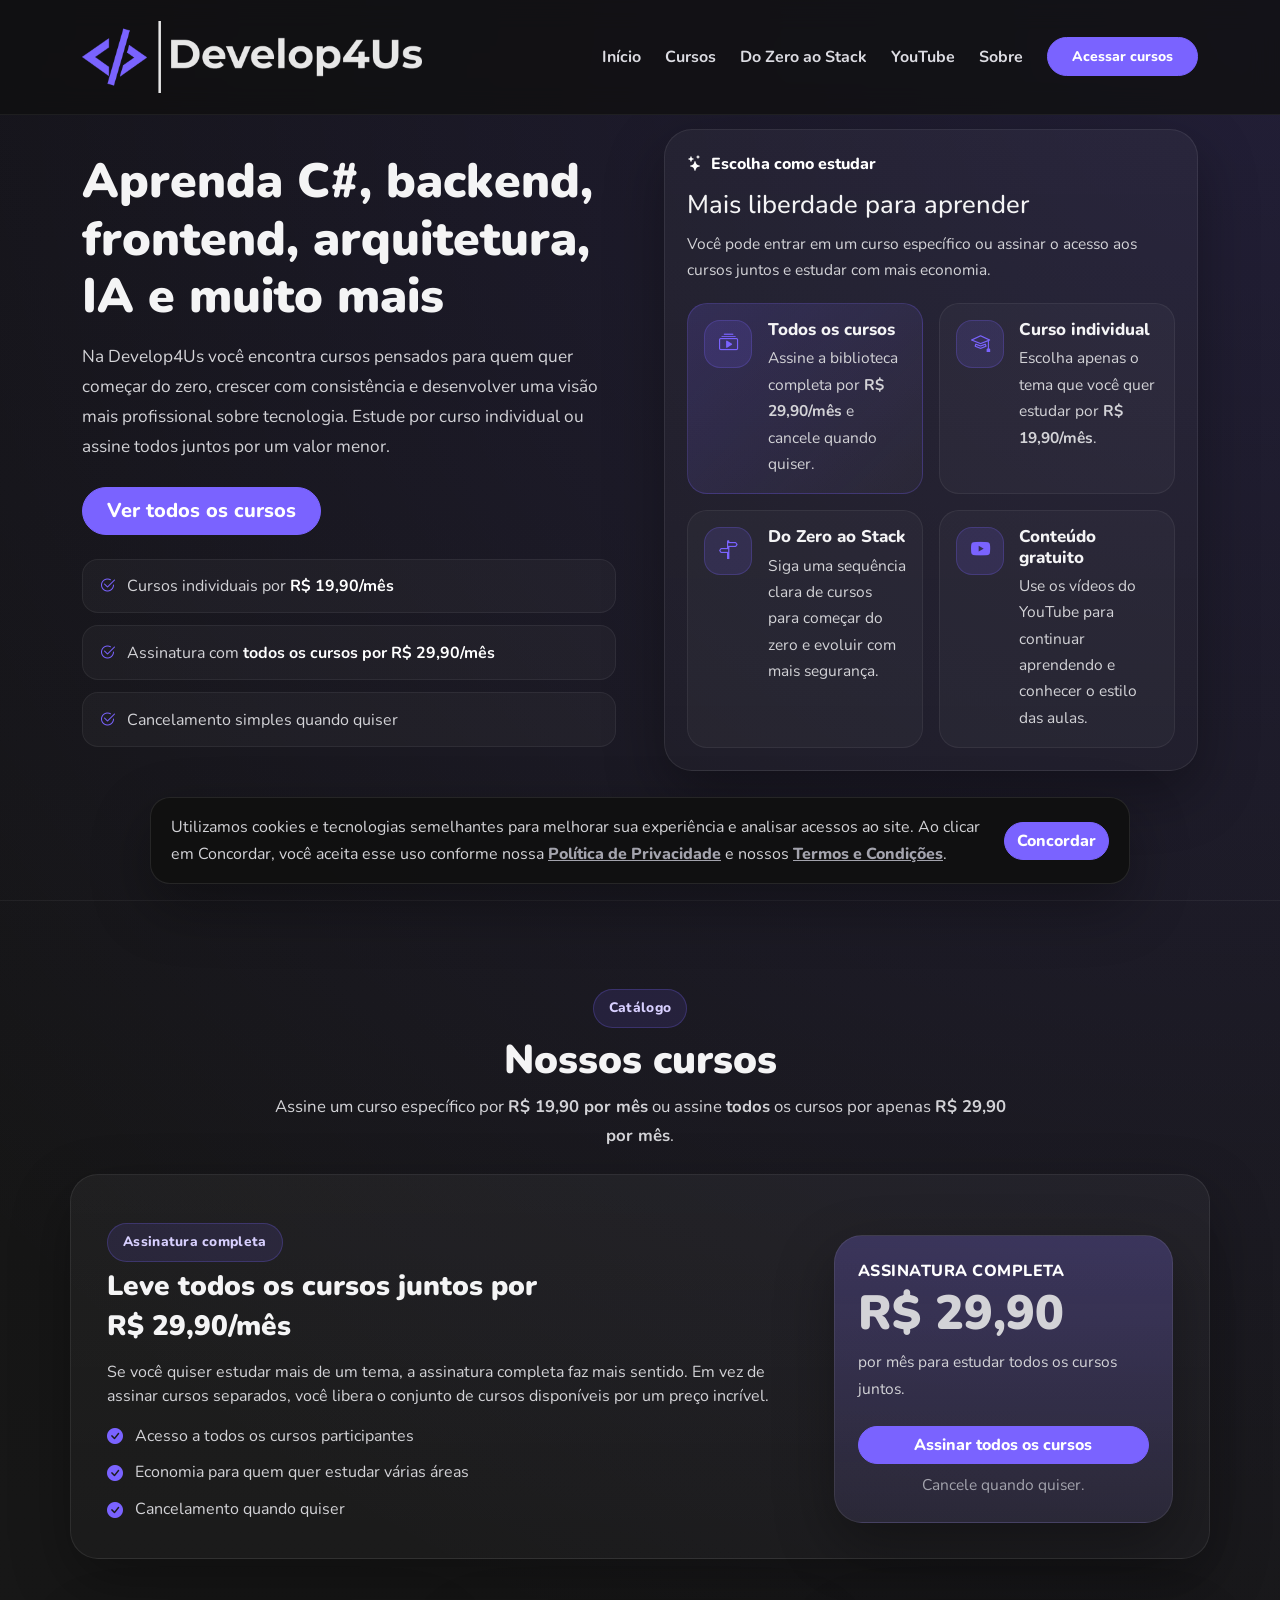
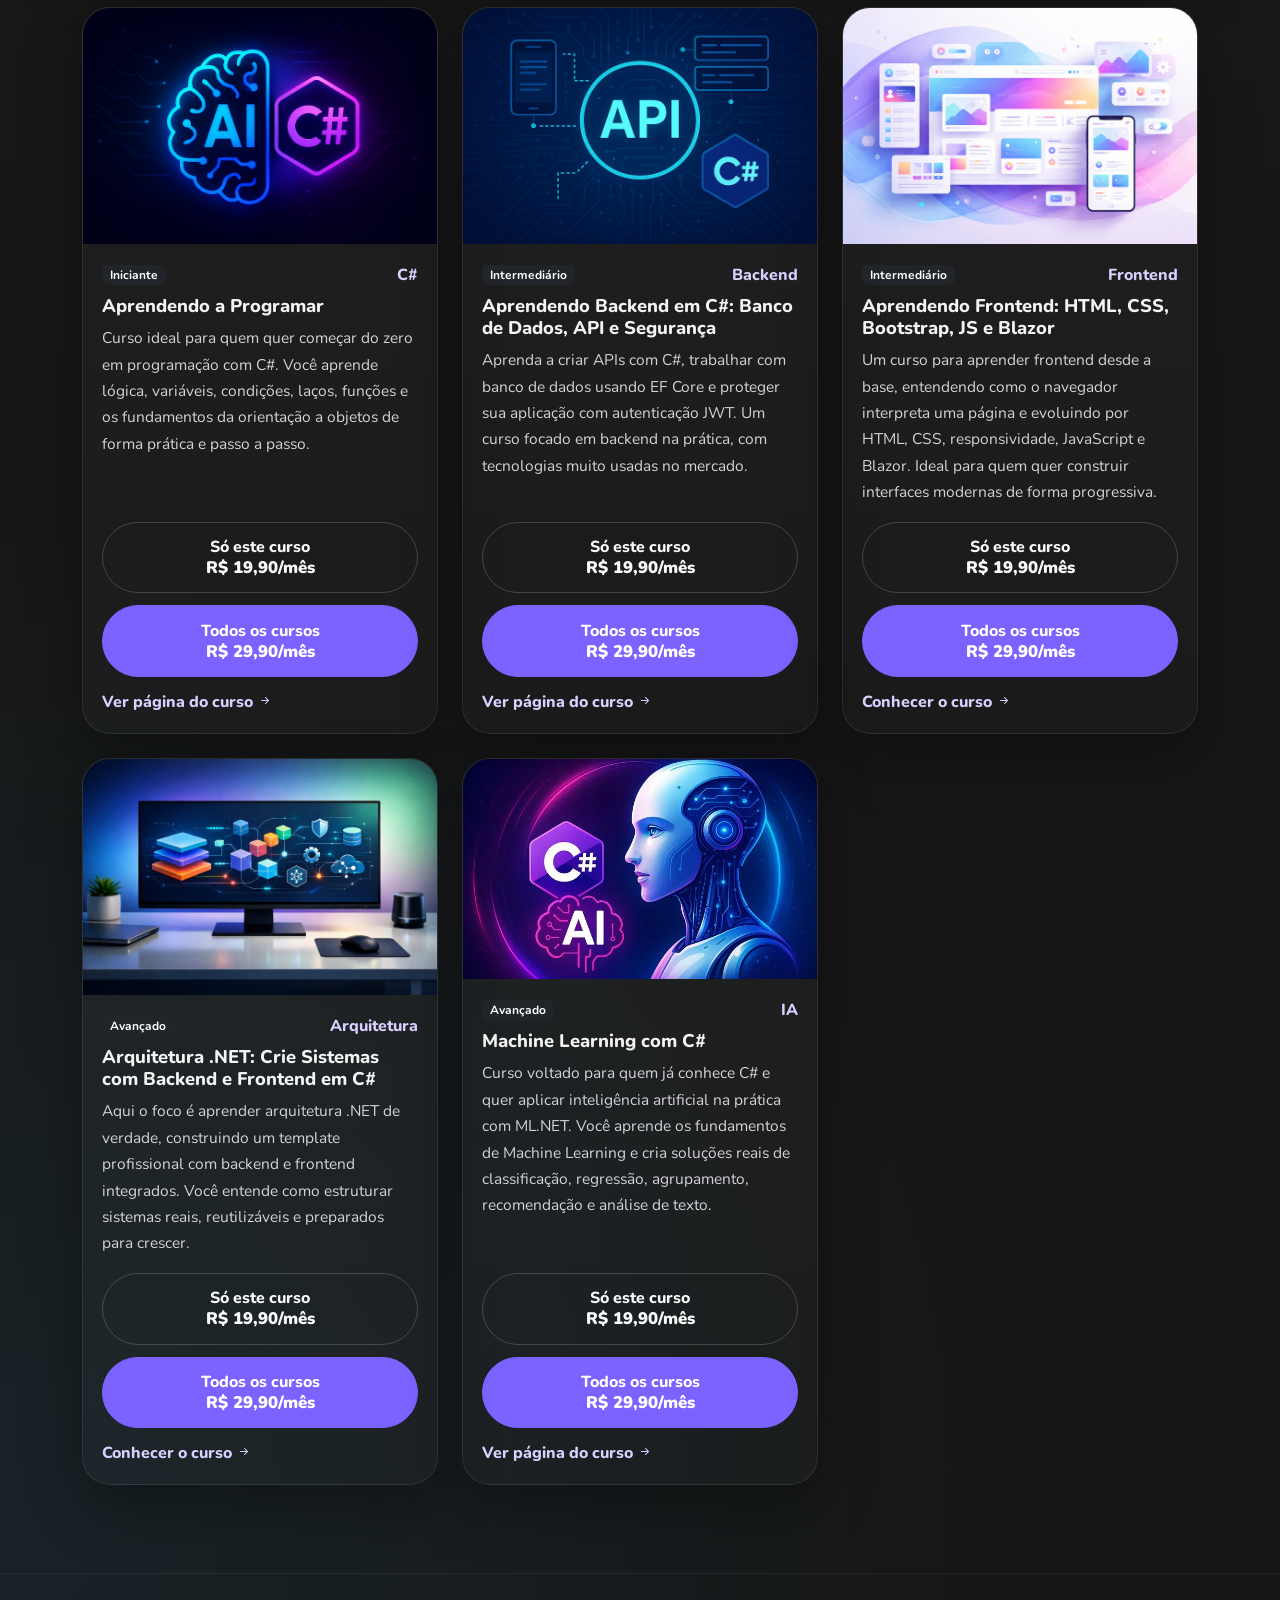
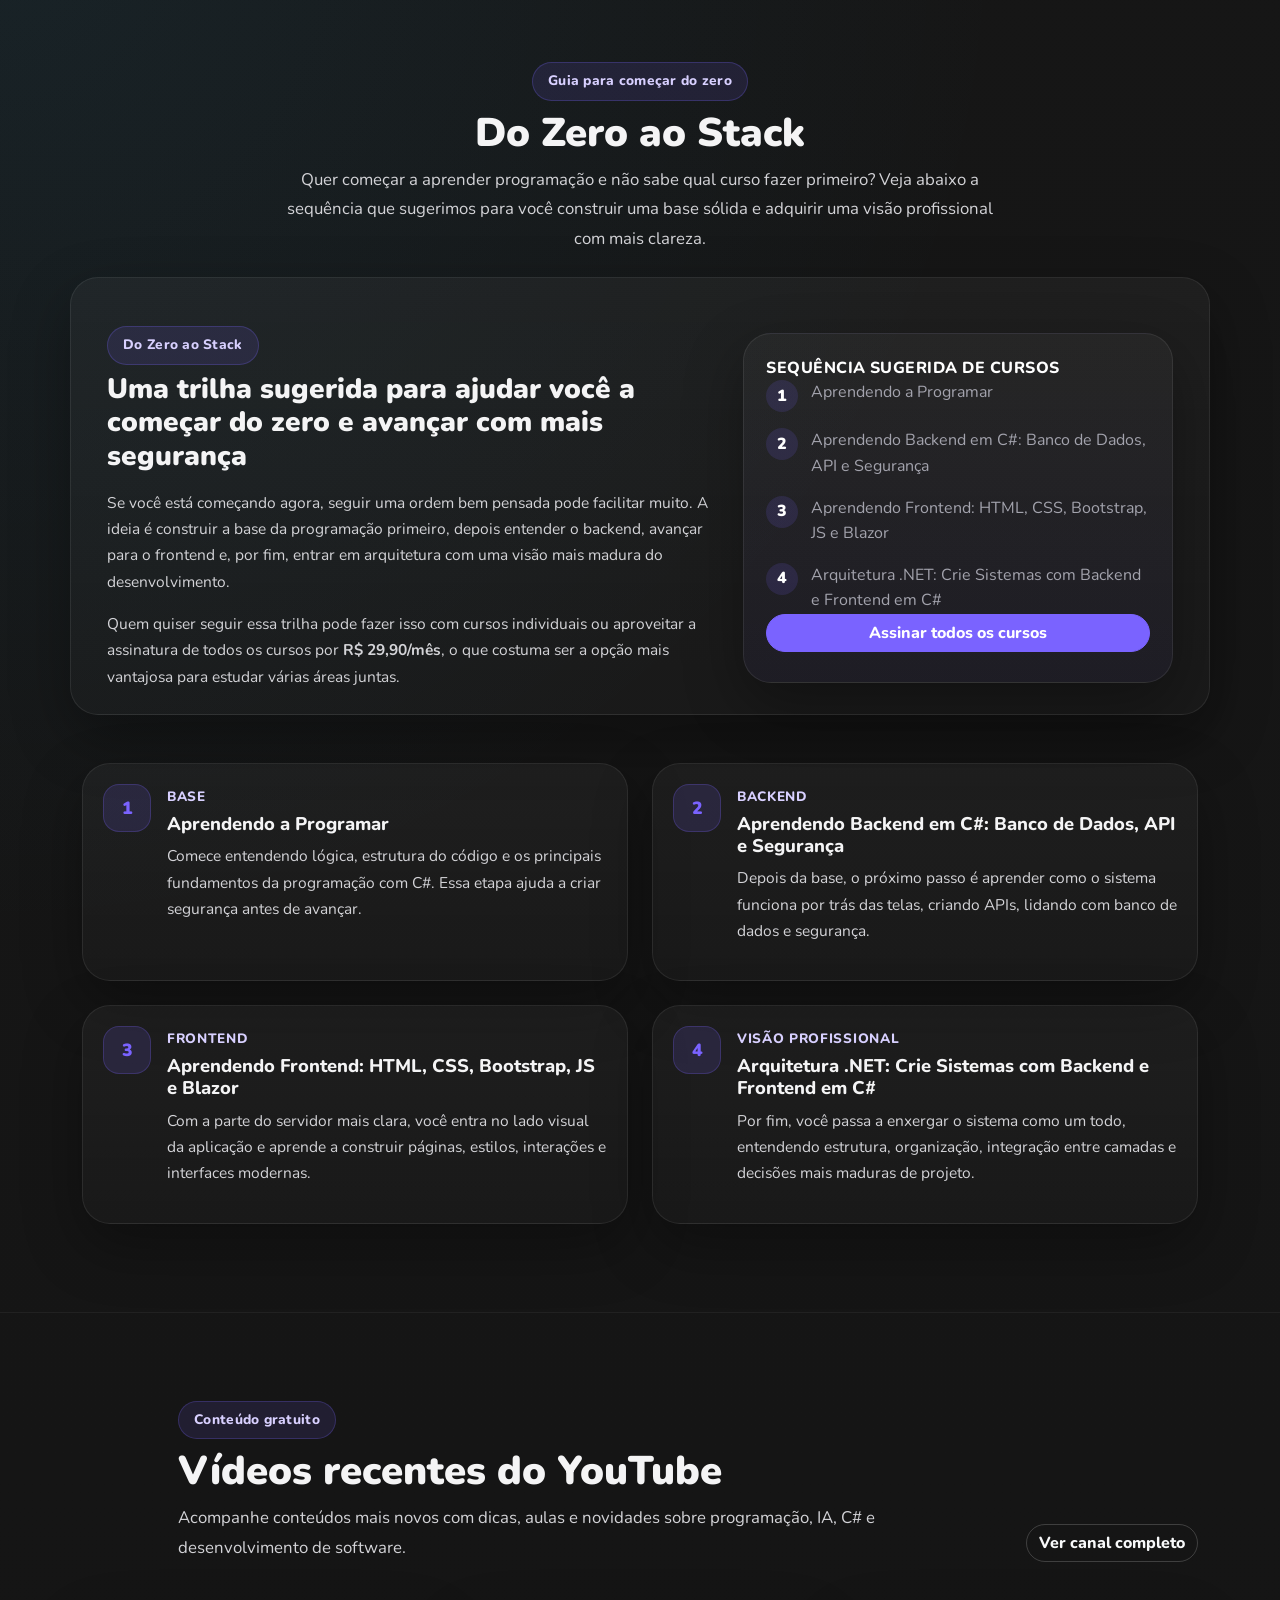
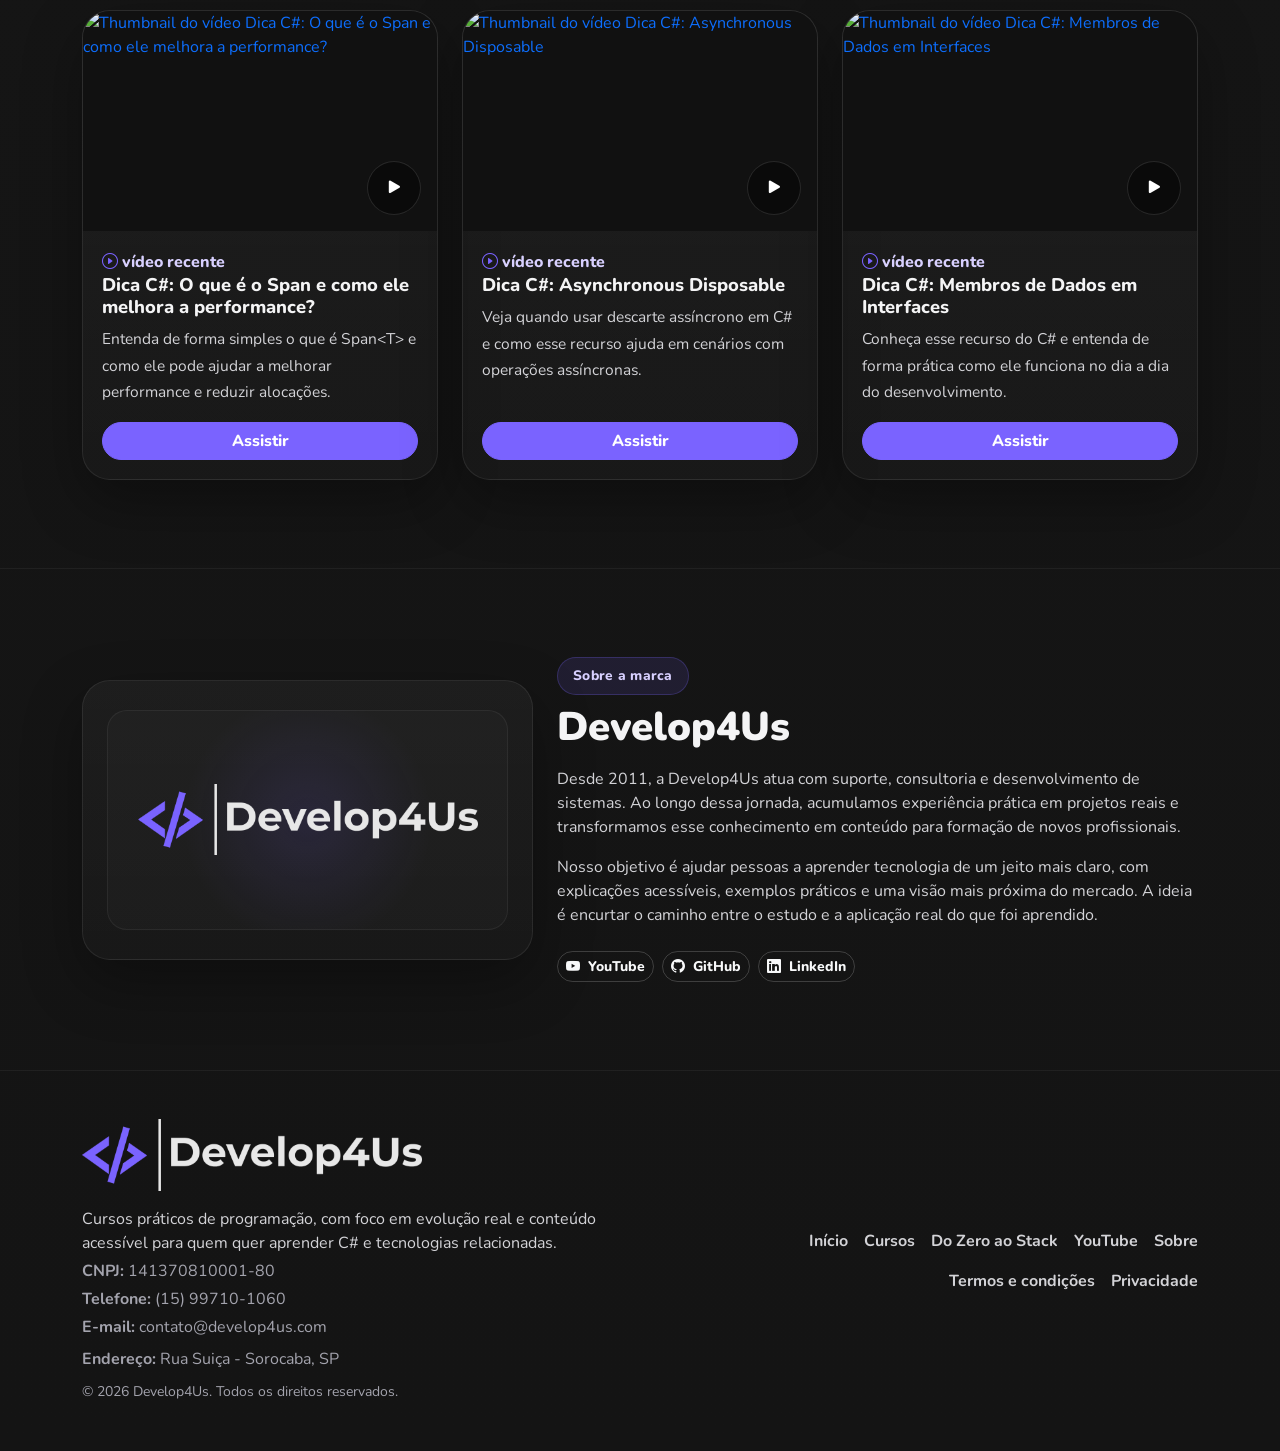
==== commit 7e83e0b3: "Cria página do curso Machine Learning com C#" ====
--- a/index.html
+++ b/index.html
@@ -259,7 +259,7 @@
                     <a href="https://academy.develop4us.com/pt-br/club/develop4us/products/7412555" class="btn btn-outline-light flex-fill" target="_blank" rel="noopener noreferrer">Só este curso<br><strong>R$ 19,90/mês</strong></a>
                     <a href="https://pay.hotmart.com/E105148294Q" class="btn btn-primary flex-fill" target="_blank" rel="noopener noreferrer">Todos os cursos<br><strong>R$ 29,90/mês</strong></a>
                   </div>
-                  <a href="https://academy.develop4us.com/pt-br/club/develop4us/products/7412555" class="course-link-inline" target="_blank" rel="noopener noreferrer">Conhecer o curso <i class="bi bi-arrow-right-short"></i></a>
+                  <a href="machine-learning-com-c-sharp/index.html" class="course-link-inline">Ver página do curso <i class="bi bi-arrow-right-short"></i></a>
                 </div>
               </article>
             </div>
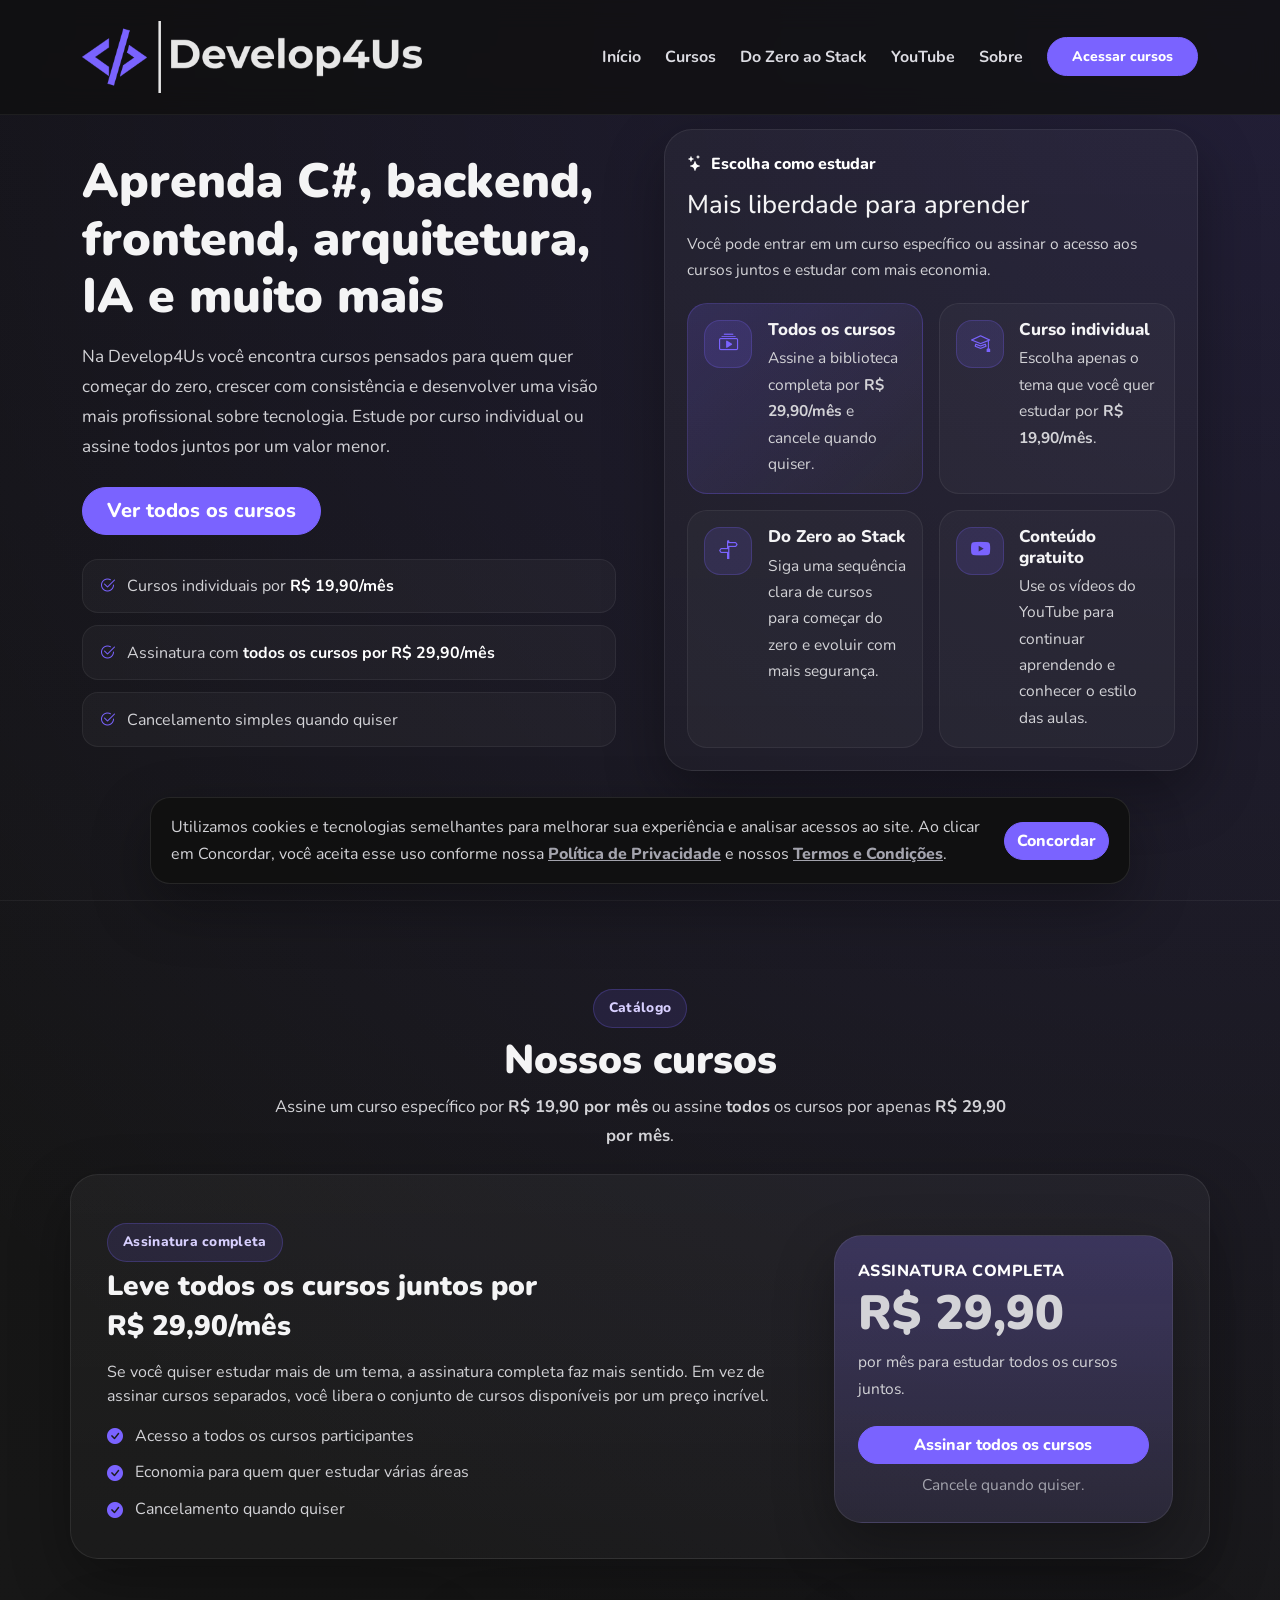
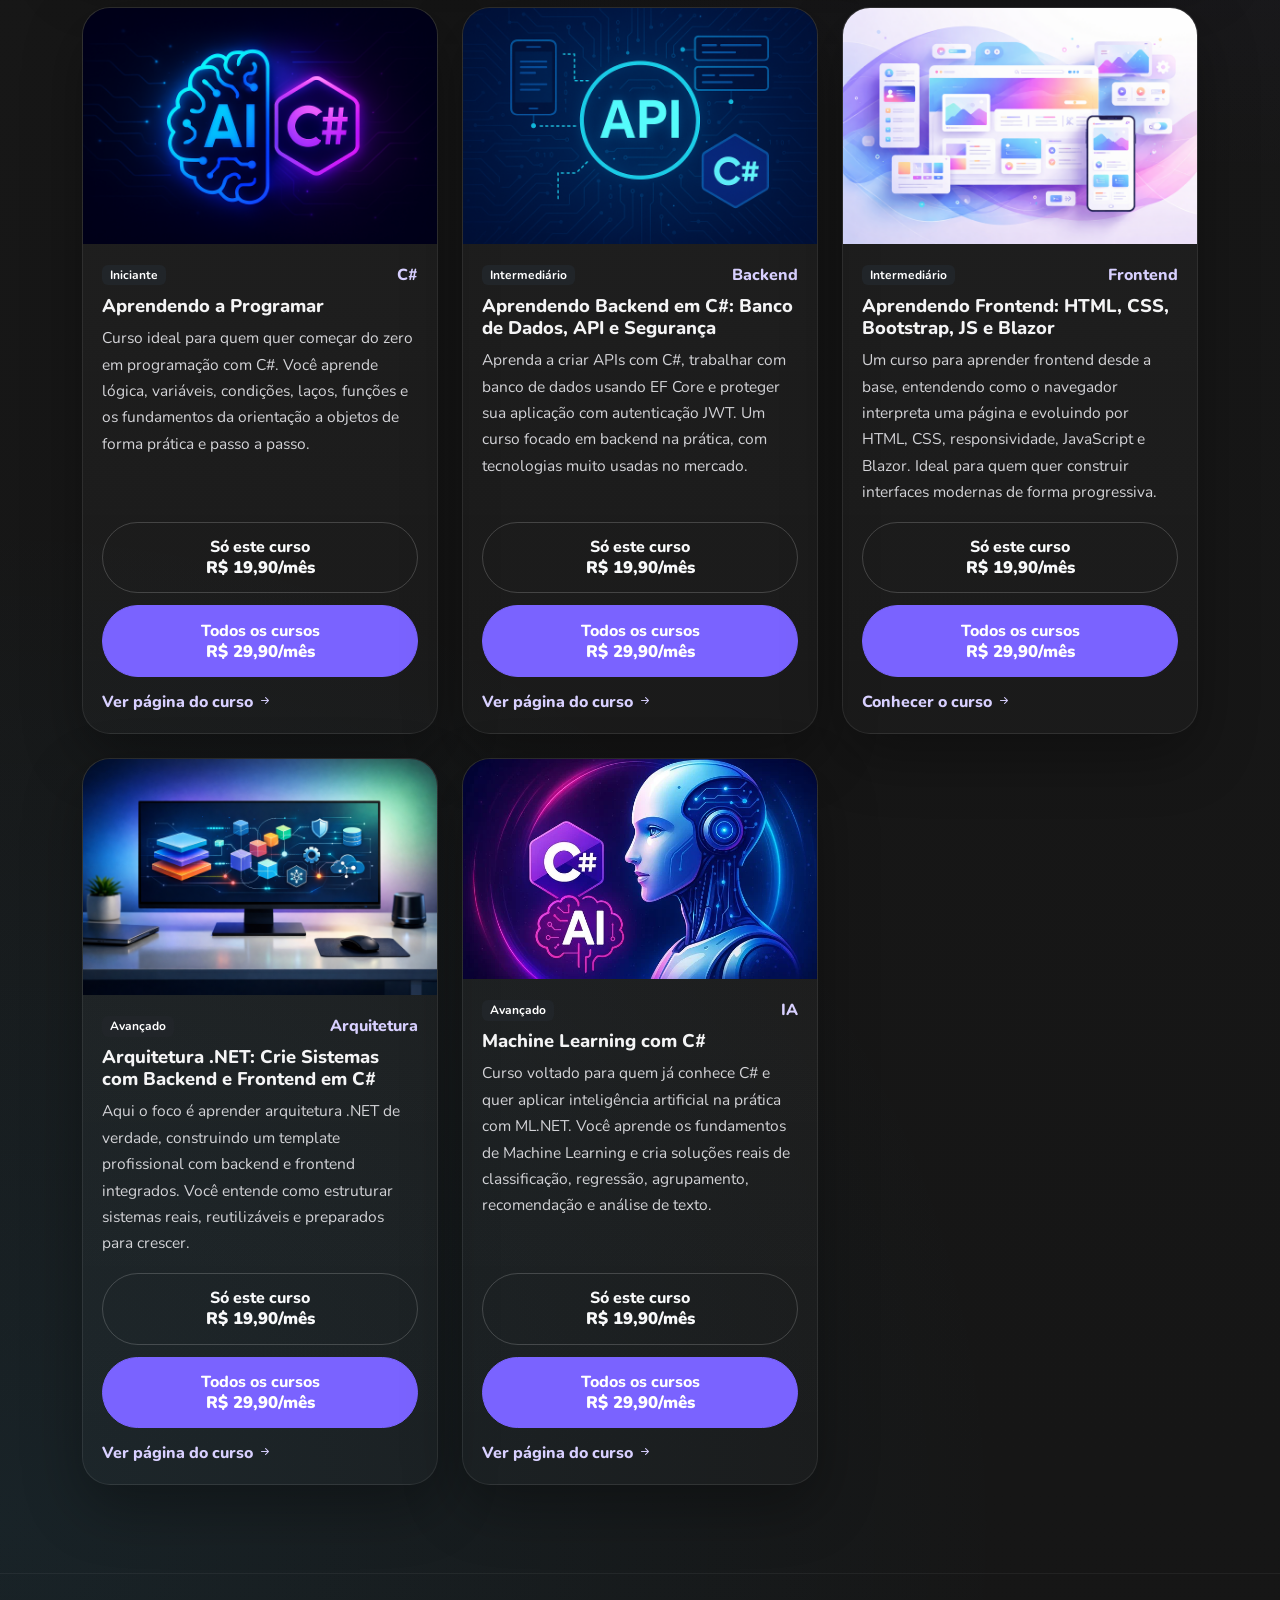
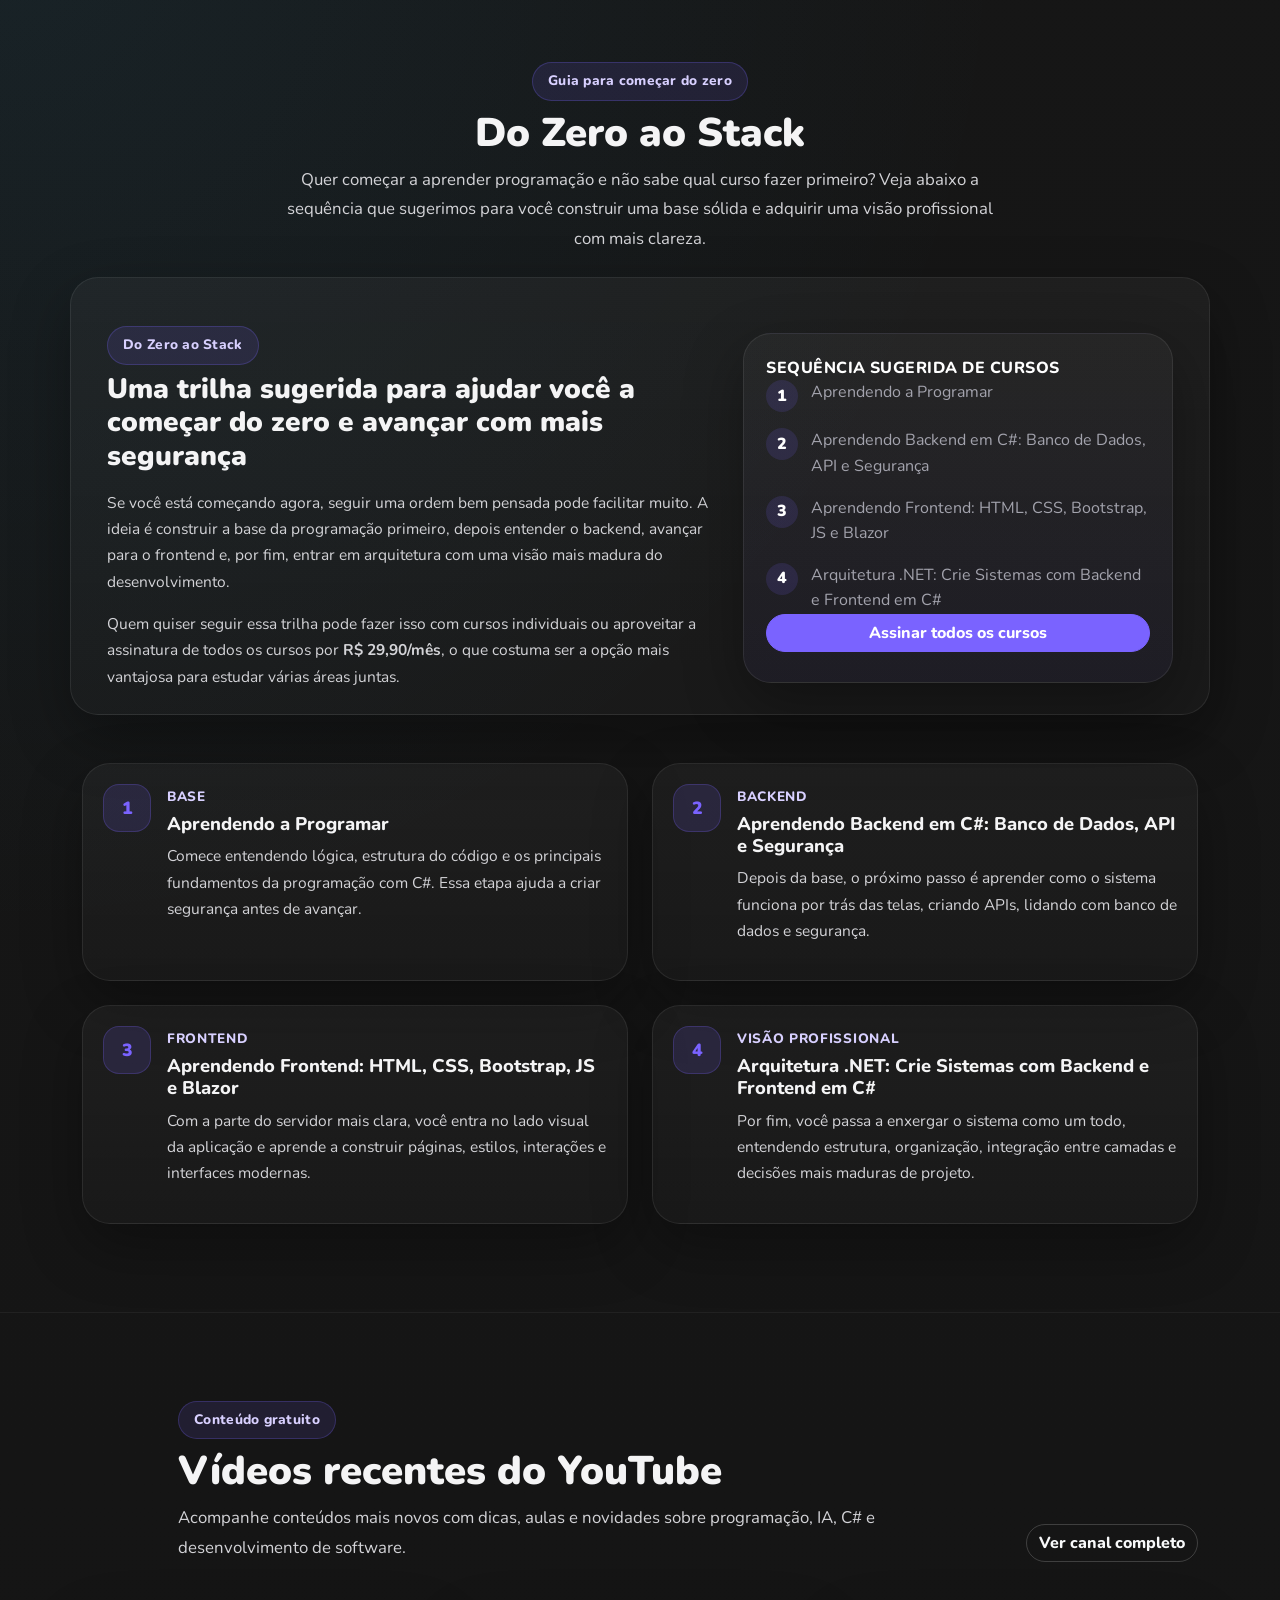
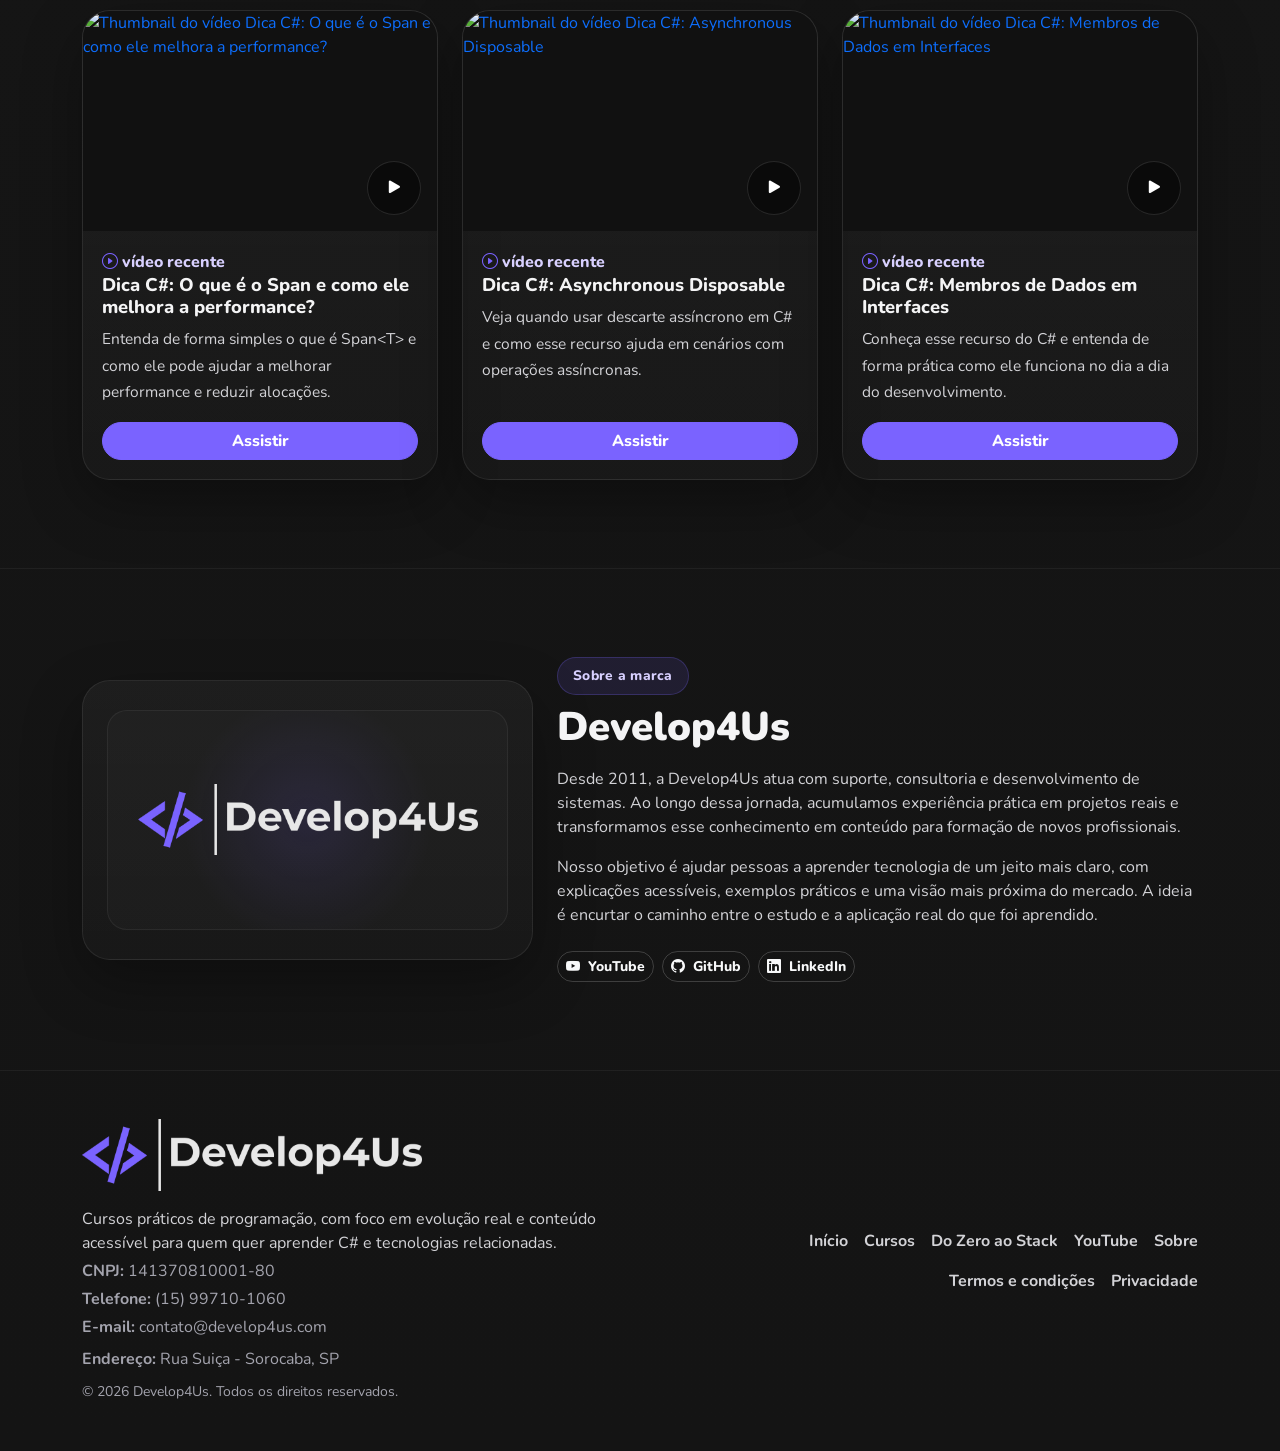
==== commit 0491aa01: "Cria página do curso Arquitetura .NET" ====
--- a/index.html
+++ b/index.html
@@ -238,7 +238,7 @@
                     <a href="https://academy.develop4us.com/pt-br/club/develop4us/products/7413355" class="btn btn-outline-light flex-fill" target="_blank" rel="noopener noreferrer">Só este curso<br><strong>R$ 19,90/mês</strong></a>
                     <a href="https://pay.hotmart.com/E105148294Q" class="btn btn-primary flex-fill" target="_blank" rel="noopener noreferrer">Todos os cursos<br><strong>R$ 29,90/mês</strong></a>
                   </div>
-                  <a href="https://academy.develop4us.com/pt-br/club/develop4us/products/7413355" class="course-link-inline" target="_blank" rel="noopener noreferrer">Conhecer o curso <i class="bi bi-arrow-right-short"></i></a>
+                  <a href="arquitetura-dotnet/index.html" class="course-link-inline">Ver página do curso <i class="bi bi-arrow-right-short"></i></a>
                 </div>
               </article>
             </div>
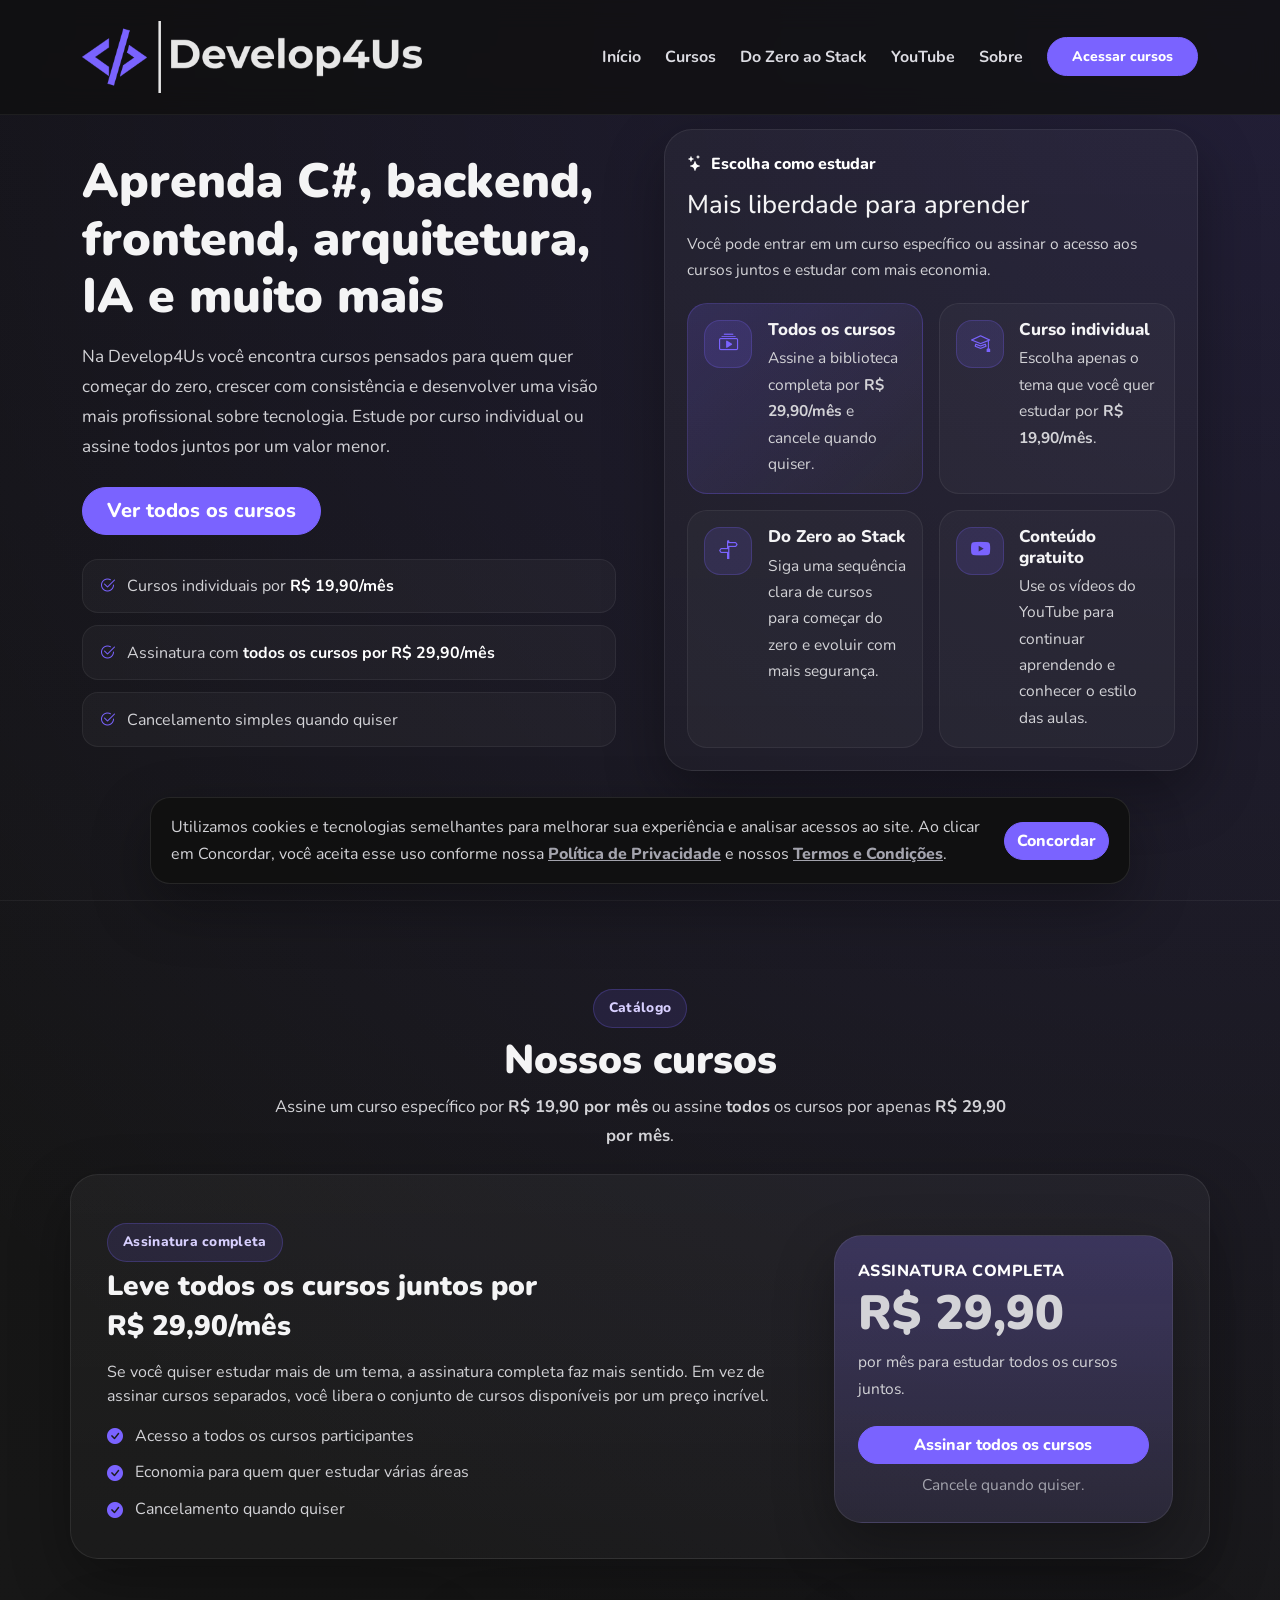
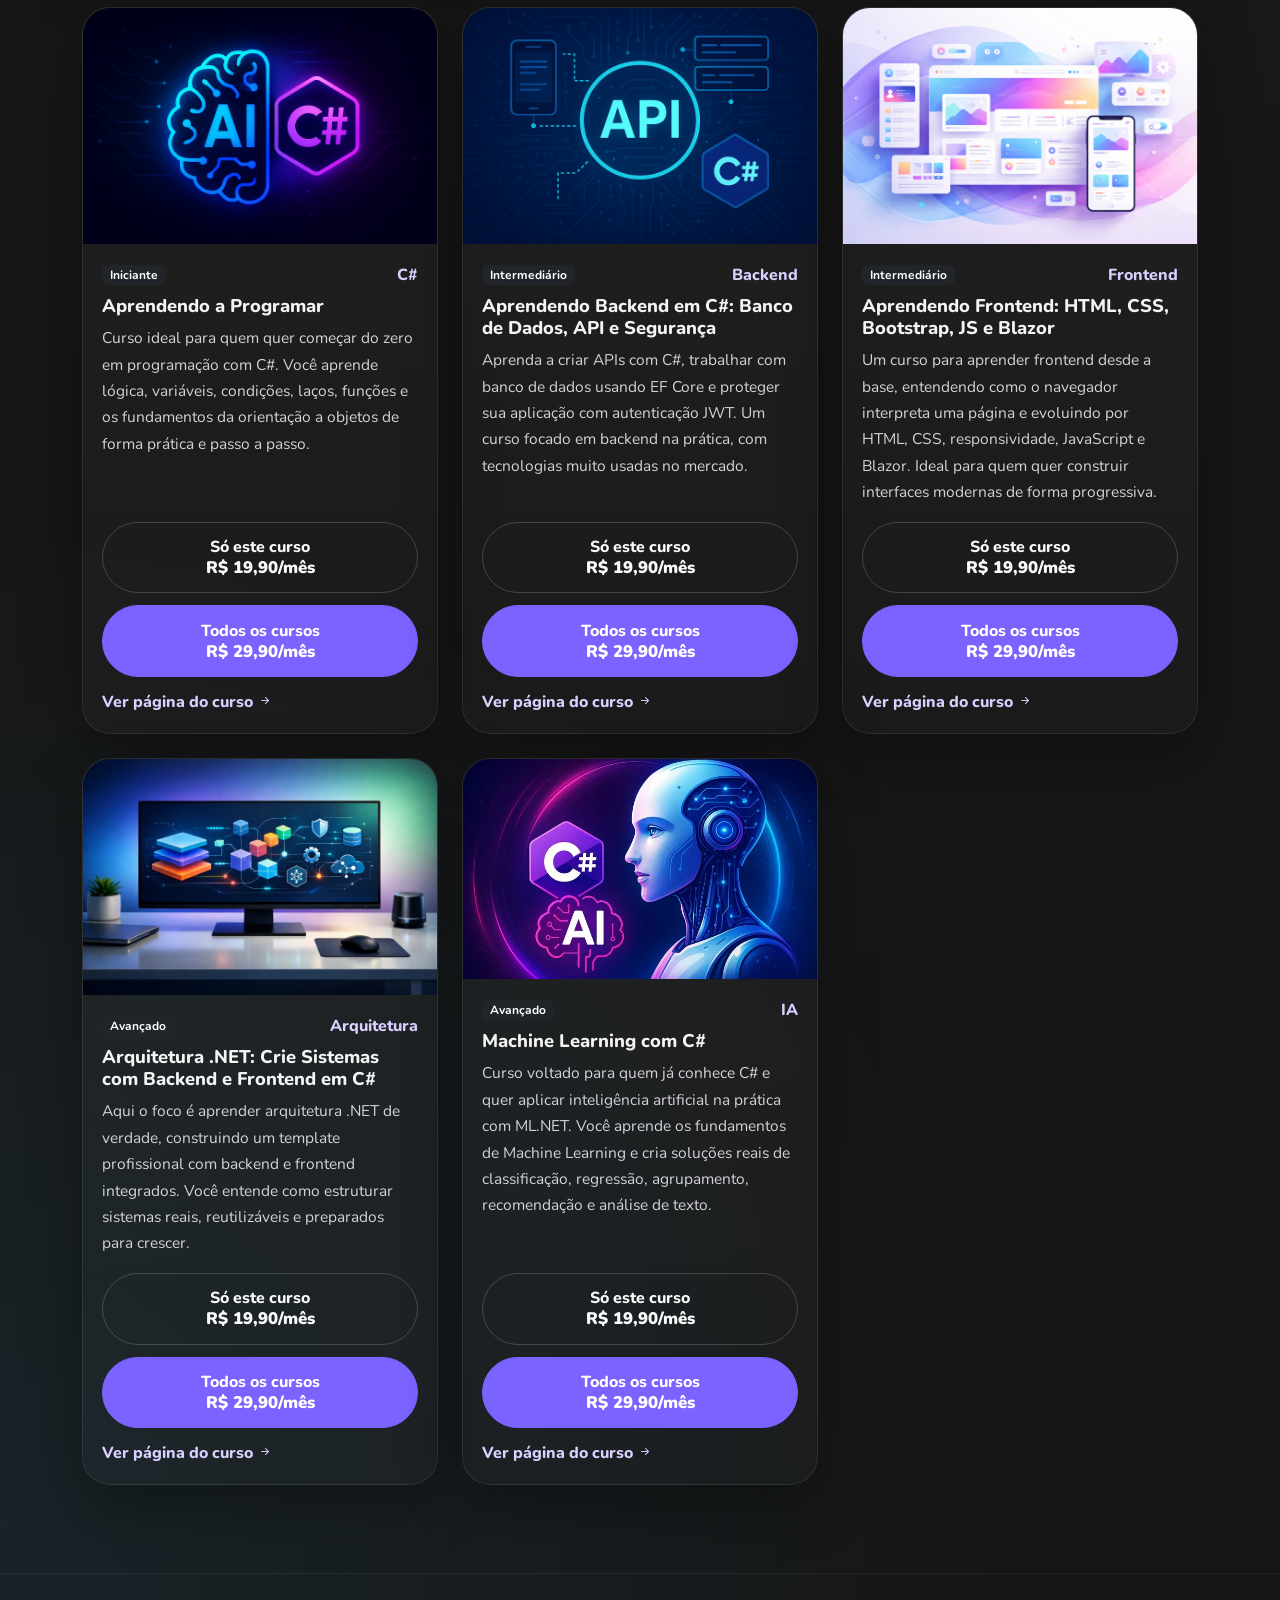
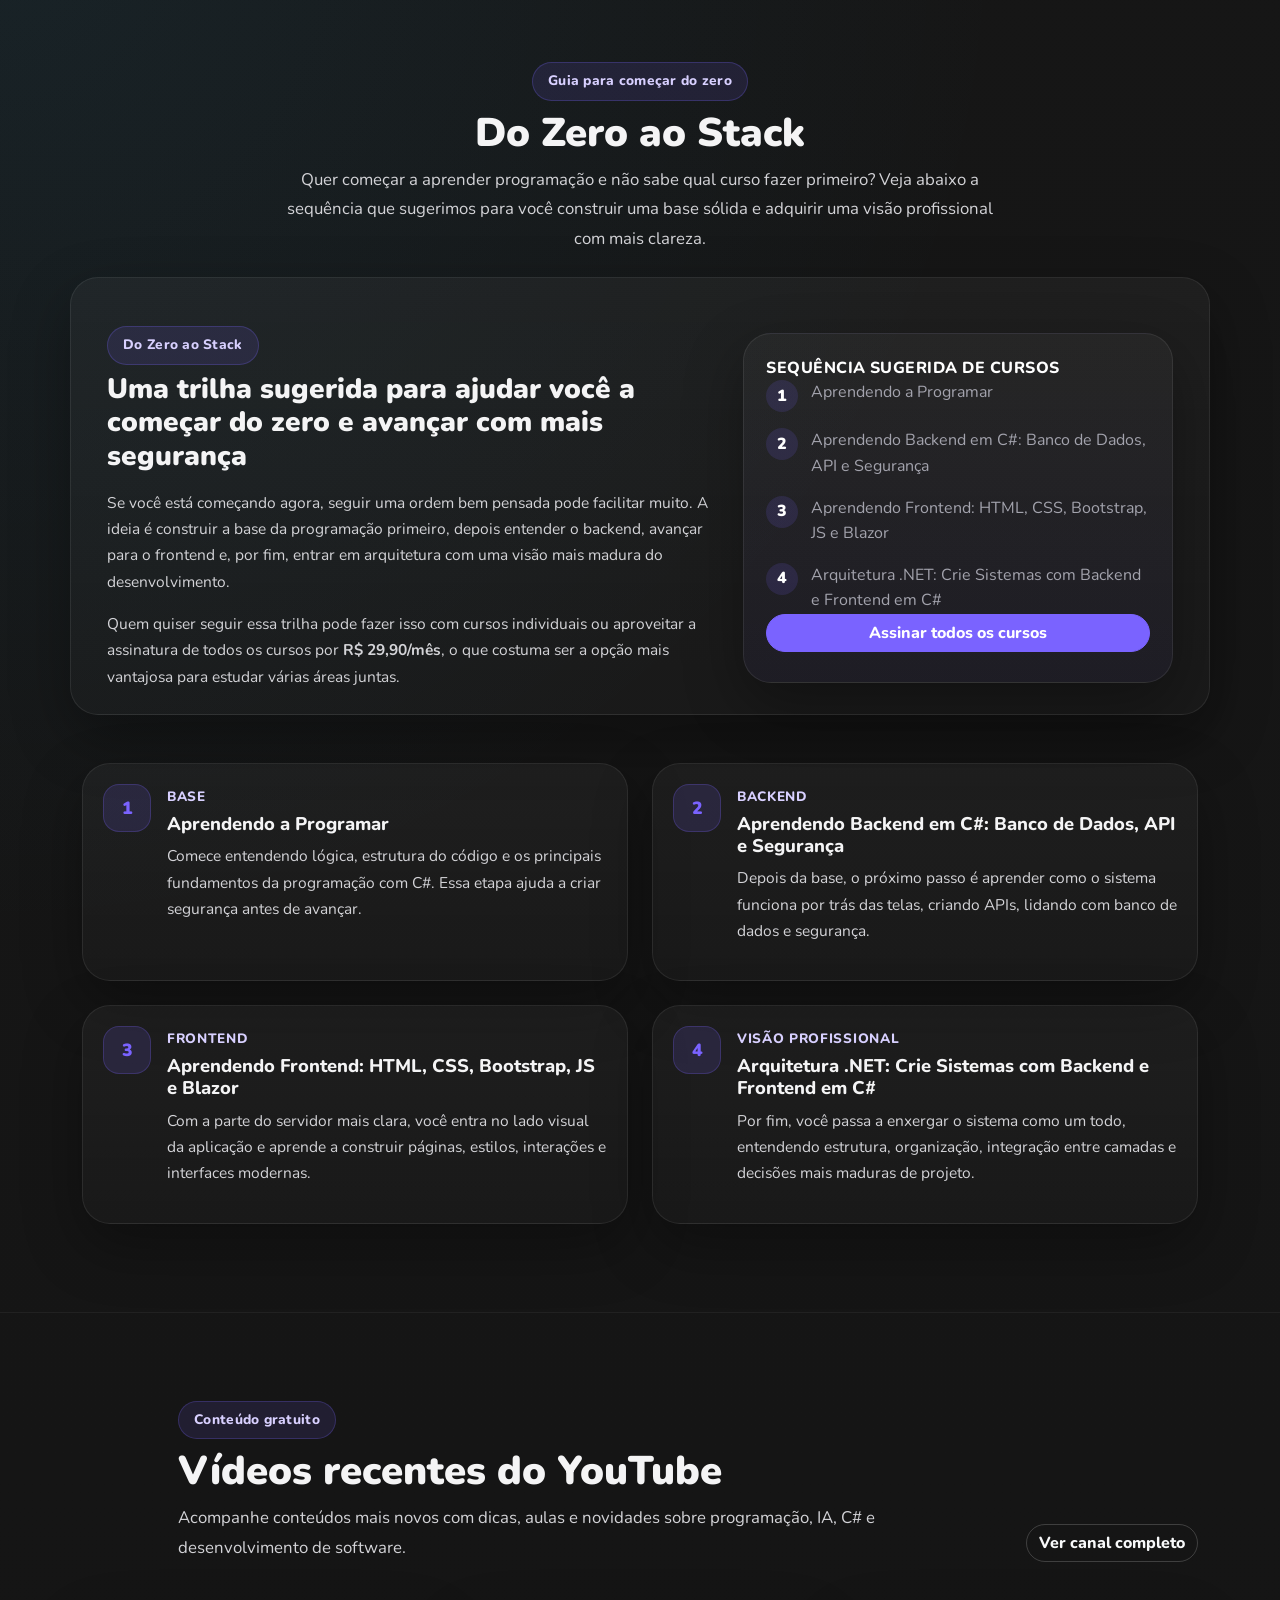
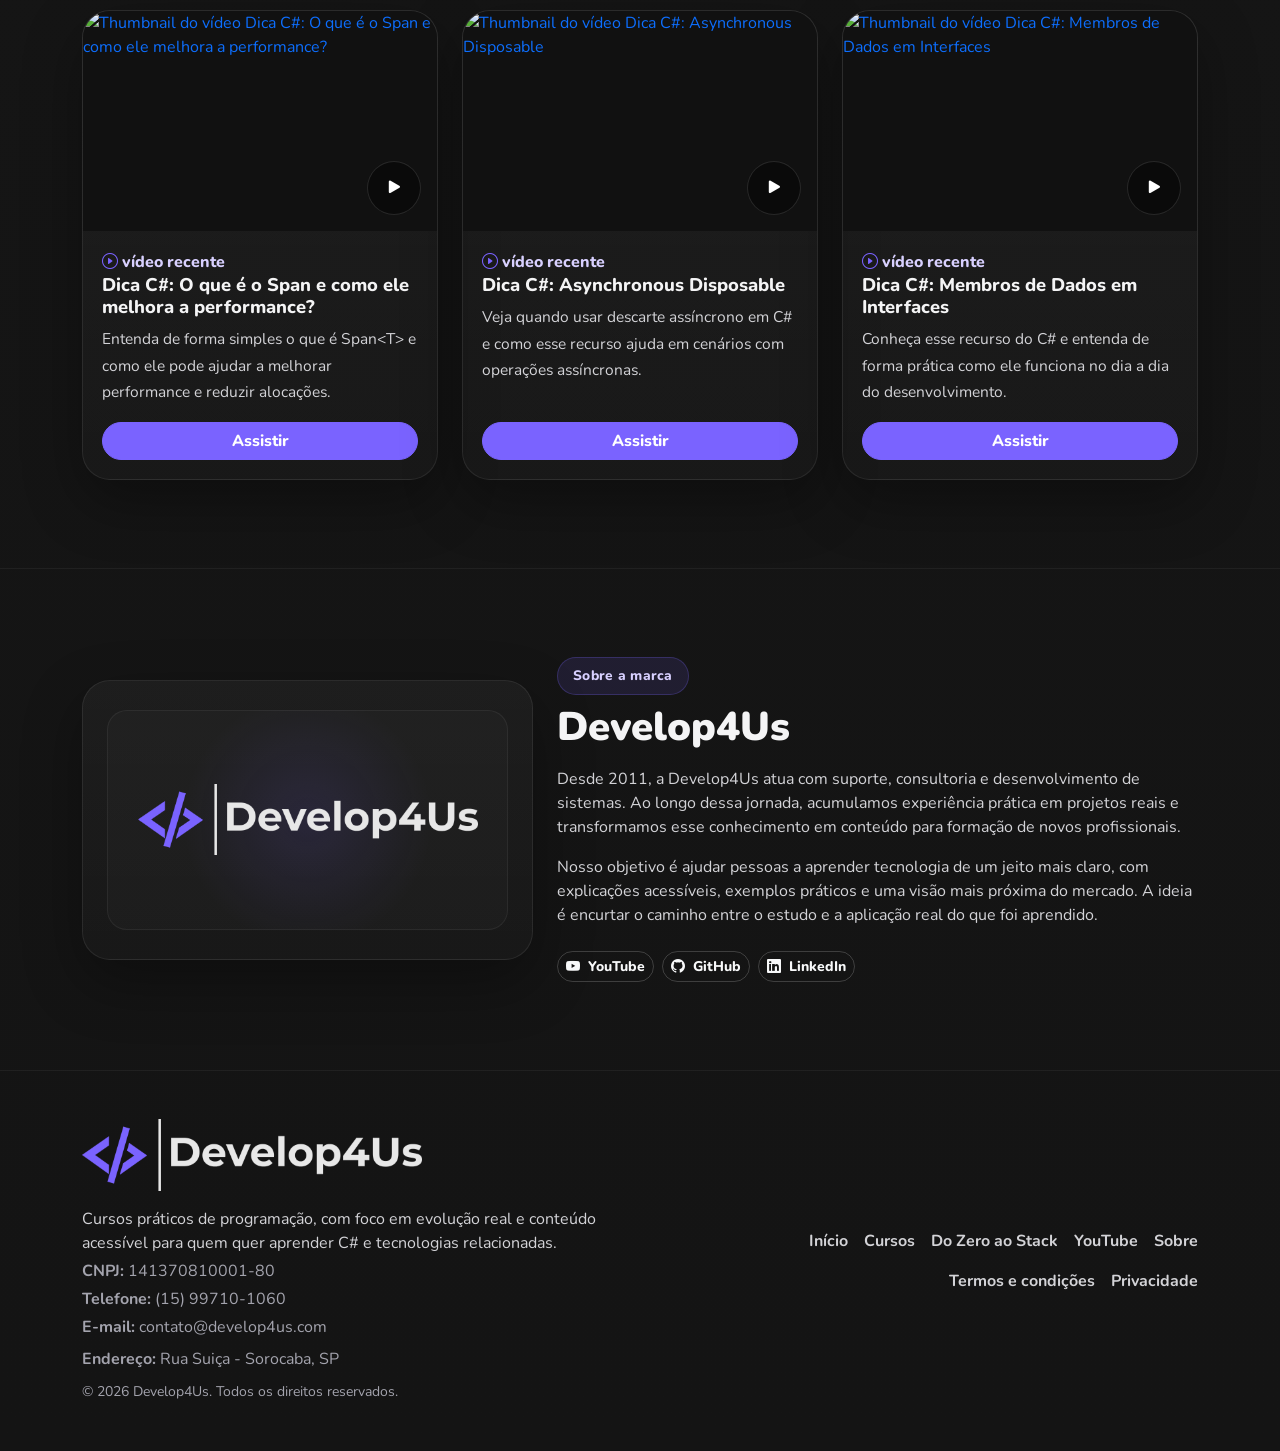
==== commit 1e3c61c4: "Cria página do curso Aprendendo Frontend" ====
--- a/index.html
+++ b/index.html
@@ -217,7 +217,7 @@
                     <a href="https://academy.develop4us.com/pt-br/club/develop4us/products/7416201" class="btn btn-outline-light flex-fill" target="_blank" rel="noopener noreferrer">Só este curso<br><strong>R$ 19,90/mês</strong></a>
                     <a href="https://pay.hotmart.com/E105148294Q" class="btn btn-primary flex-fill" target="_blank" rel="noopener noreferrer">Todos os cursos<br><strong>R$ 29,90/mês</strong></a>
                   </div>
-                  <a href="https://academy.develop4us.com/pt-br/club/develop4us/products/7416201" class="course-link-inline" target="_blank" rel="noopener noreferrer">Conhecer o curso <i class="bi bi-arrow-right-short"></i></a>
+                  <a href="aprendendo-frontend/index.html" class="course-link-inline">Ver página do curso <i class="bi bi-arrow-right-short"></i></a>
                 </div>
               </article>
             </div>
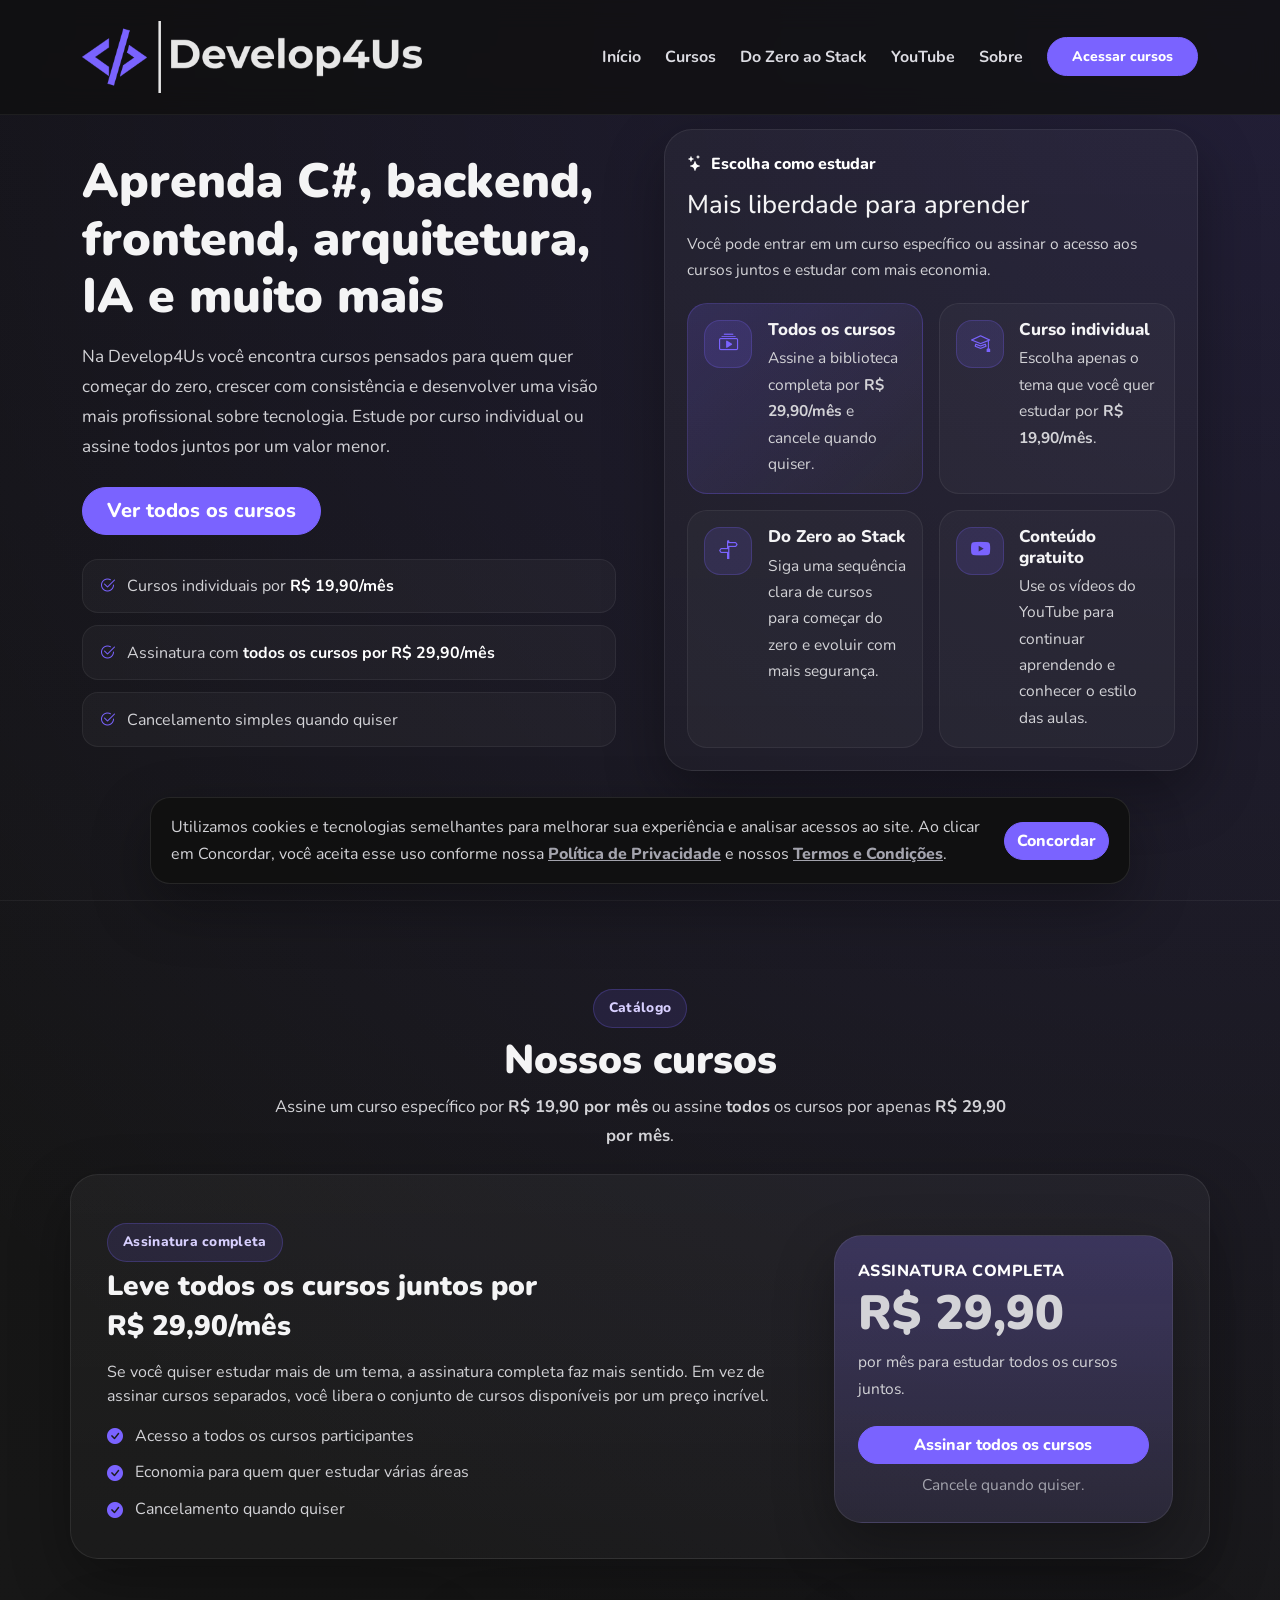
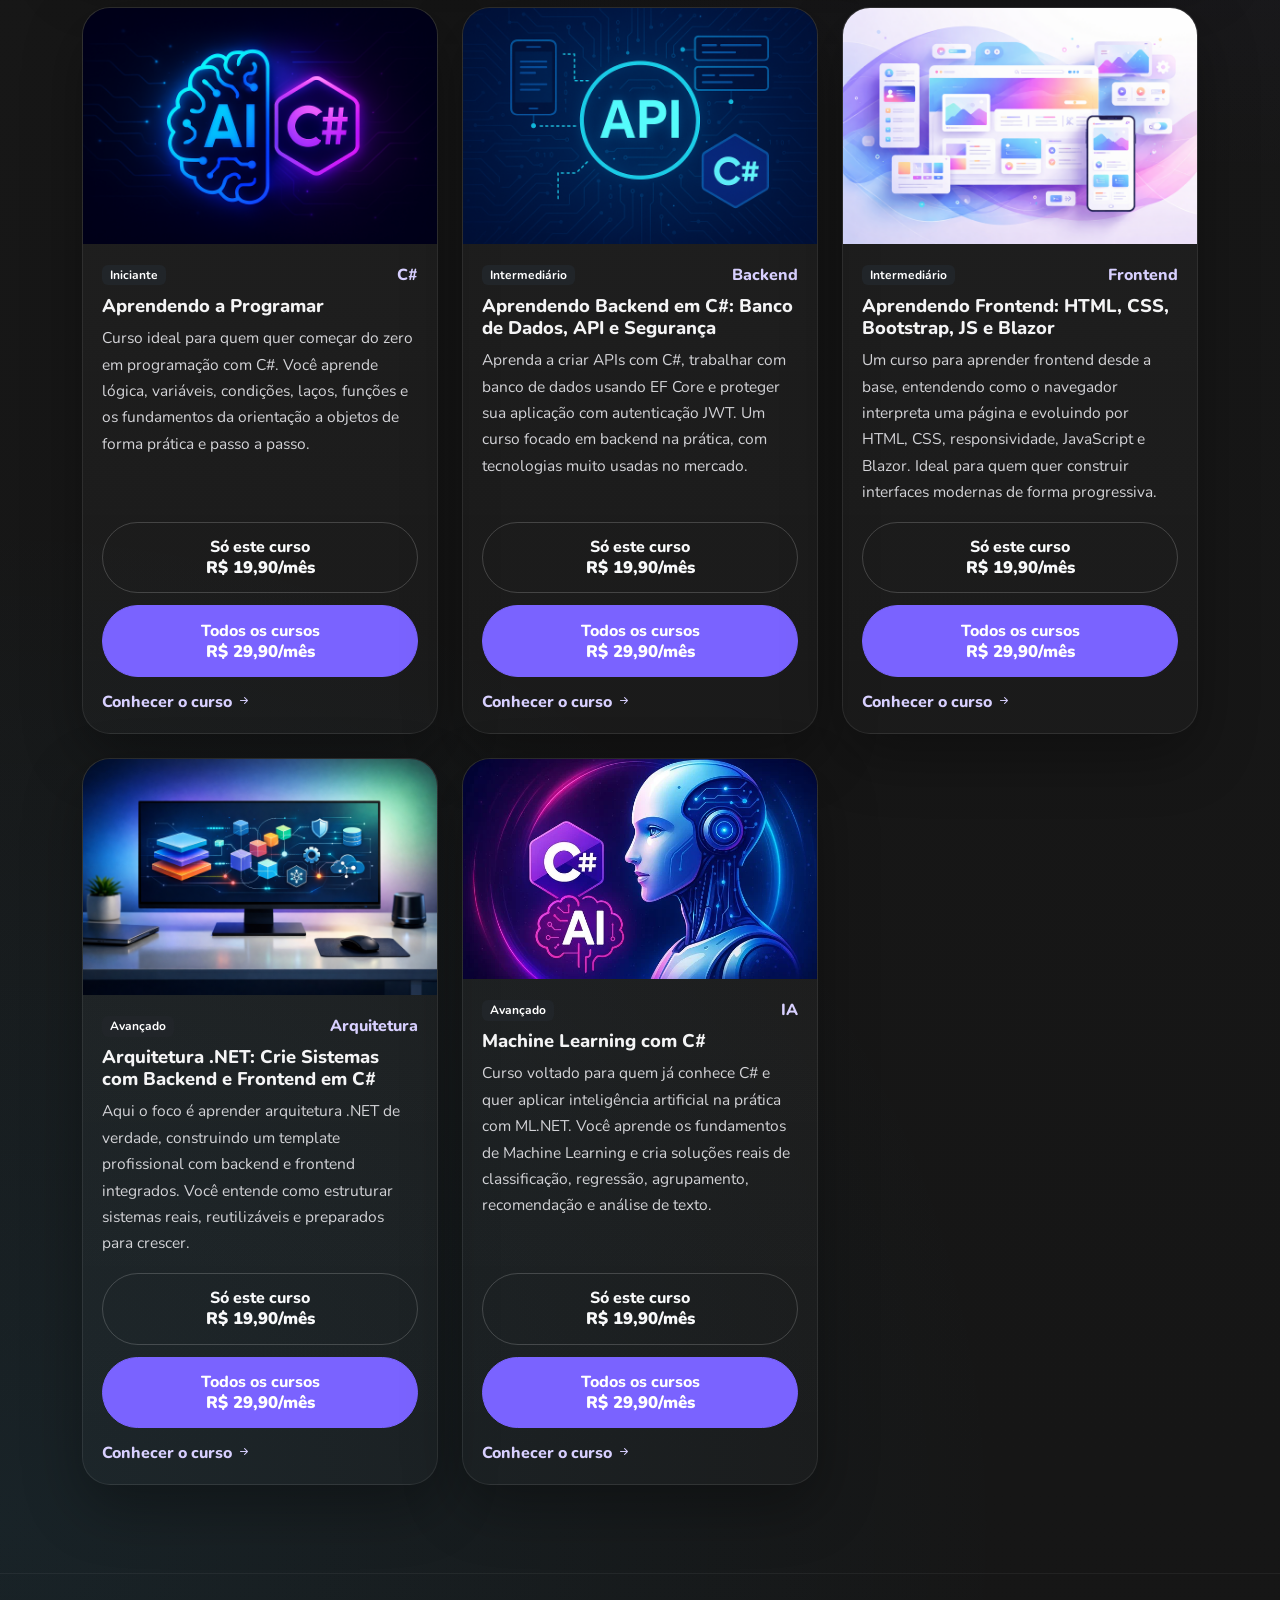
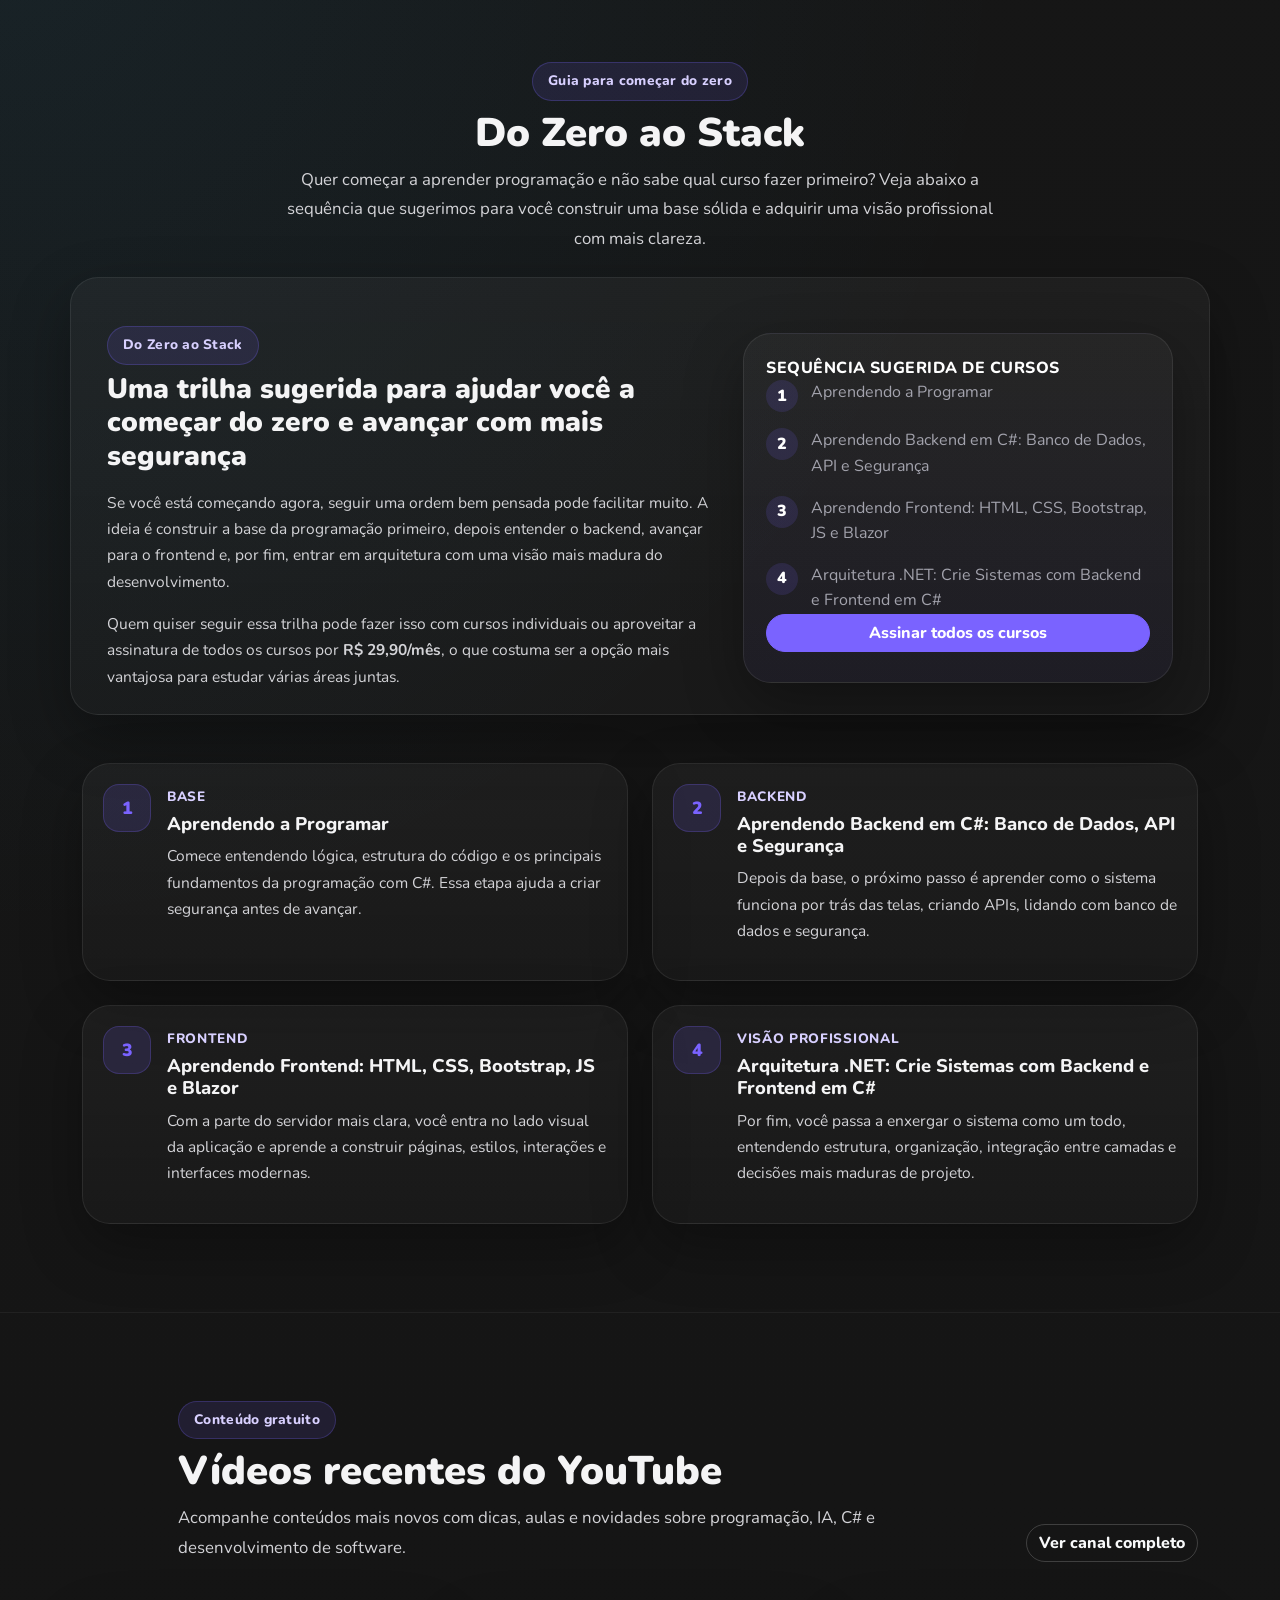
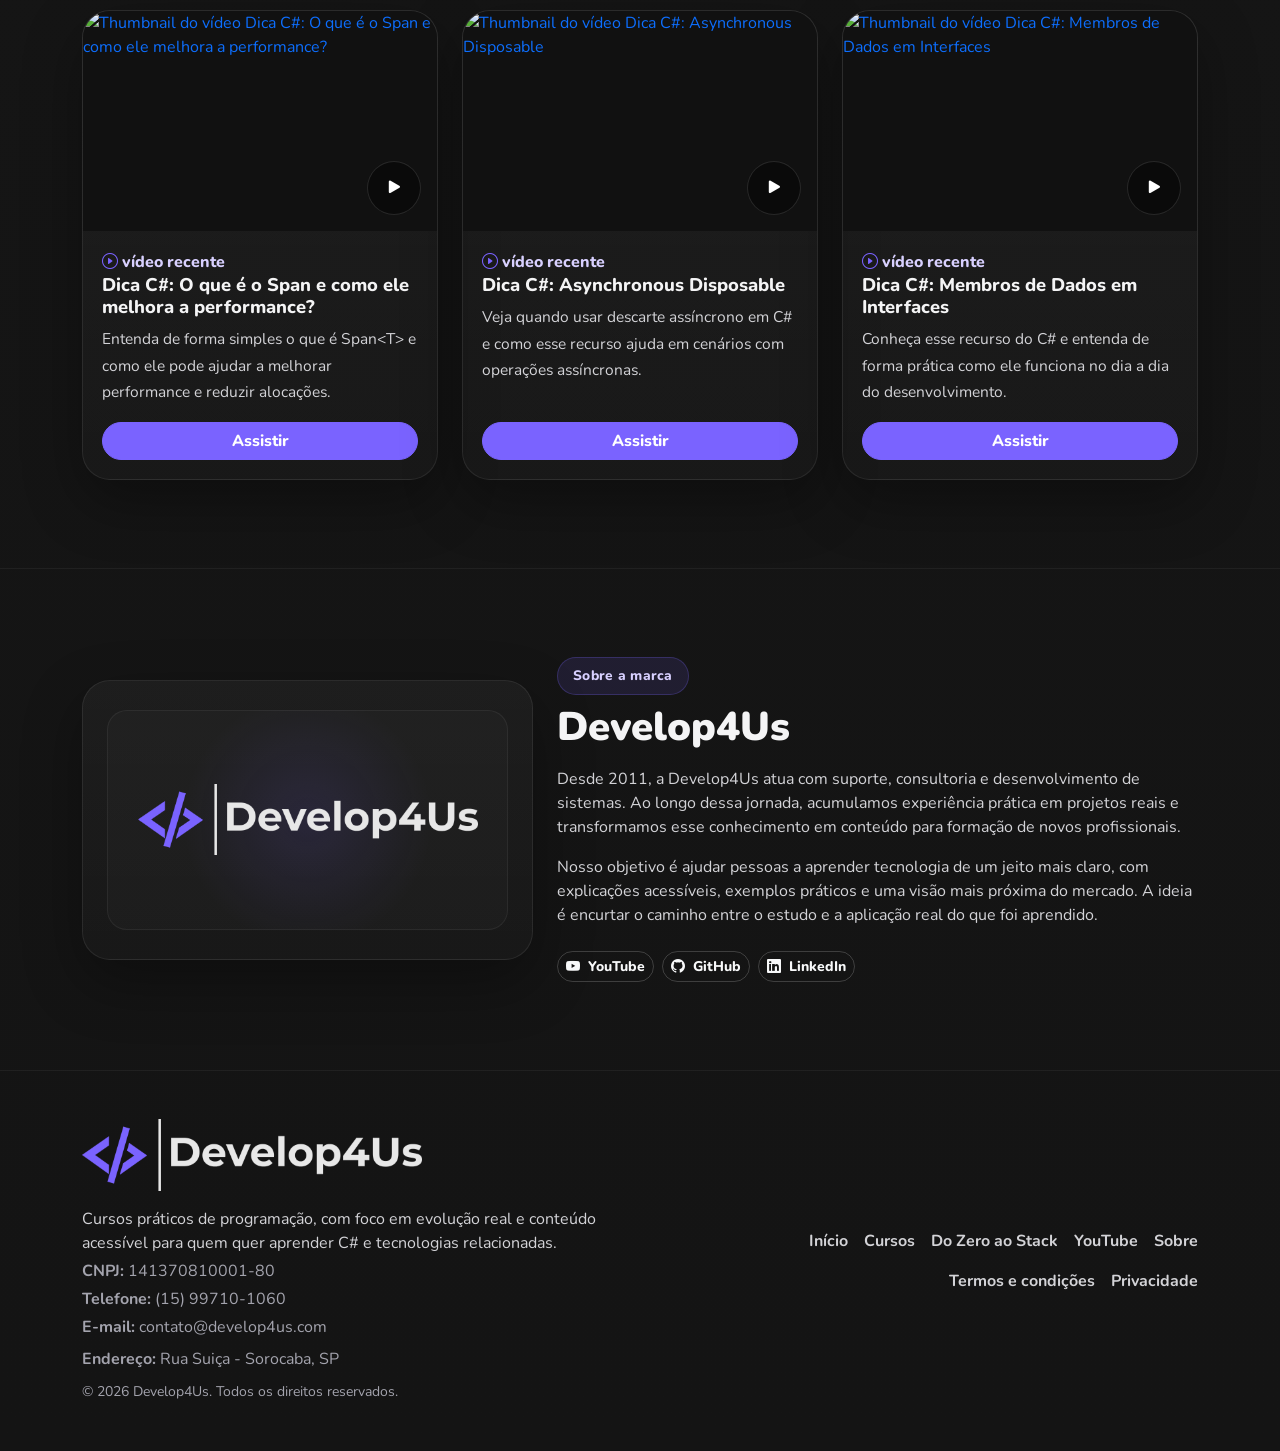
==== commit a3ca2566: "Changing labels." ====
--- a/index.html
+++ b/index.html
@@ -175,7 +175,7 @@
                     <a href="https://academy.develop4us.com/pt-br/club/develop4us/products/7291394" class="btn btn-outline-light flex-fill" target="_blank" rel="noopener noreferrer">Só este curso<br><strong>R$ 19,90/mês</strong></a>
                     <a href="https://pay.hotmart.com/E105148294Q" class="btn btn-primary flex-fill" target="_blank" rel="noopener noreferrer">Todos os cursos<br><strong>R$ 29,90/mês</strong></a>
                   </div>
-                  <a href="aprendendo-a-programar/index.html" class="course-link-inline">Ver página do curso <i class="bi bi-arrow-right-short"></i></a>
+                  <a href="aprendendo-a-programar/index.html" class="course-link-inline">Conhecer o curso <i class="bi bi-arrow-right-short"></i></a>
                 </div>
               </article>
             </div>
@@ -196,7 +196,7 @@
                     <a href="https://academy.develop4us.com/pt-br/club/develop4us/products/7412354" class="btn btn-outline-light flex-fill" target="_blank" rel="noopener noreferrer">Só este curso<br><strong>R$ 19,90/mês</strong></a>
                     <a href="https://pay.hotmart.com/E105148294Q" class="btn btn-primary flex-fill" target="_blank" rel="noopener noreferrer">Todos os cursos<br><strong>R$ 29,90/mês</strong></a>
                   </div>
-                  <a href="aprendendo-backend-em-c-sharp/index.html" class="course-link-inline">Ver página do curso <i class="bi bi-arrow-right-short"></i></a>
+                  <a href="aprendendo-backend-em-c-sharp/index.html" class="course-link-inline">Conhecer o curso <i class="bi bi-arrow-right-short"></i></a>
                 </div>
               </article>
             </div>
@@ -217,7 +217,7 @@
                     <a href="https://academy.develop4us.com/pt-br/club/develop4us/products/7416201" class="btn btn-outline-light flex-fill" target="_blank" rel="noopener noreferrer">Só este curso<br><strong>R$ 19,90/mês</strong></a>
                     <a href="https://pay.hotmart.com/E105148294Q" class="btn btn-primary flex-fill" target="_blank" rel="noopener noreferrer">Todos os cursos<br><strong>R$ 29,90/mês</strong></a>
                   </div>
-                  <a href="aprendendo-frontend/index.html" class="course-link-inline">Ver página do curso <i class="bi bi-arrow-right-short"></i></a>
+                  <a href="aprendendo-frontend/index.html" class="course-link-inline">Conhecer o curso <i class="bi bi-arrow-right-short"></i></a>
                 </div>
               </article>
             </div>
@@ -238,7 +238,7 @@
                     <a href="https://academy.develop4us.com/pt-br/club/develop4us/products/7413355" class="btn btn-outline-light flex-fill" target="_blank" rel="noopener noreferrer">Só este curso<br><strong>R$ 19,90/mês</strong></a>
                     <a href="https://pay.hotmart.com/E105148294Q" class="btn btn-primary flex-fill" target="_blank" rel="noopener noreferrer">Todos os cursos<br><strong>R$ 29,90/mês</strong></a>
                   </div>
-                  <a href="arquitetura-dotnet/index.html" class="course-link-inline">Ver página do curso <i class="bi bi-arrow-right-short"></i></a>
+                  <a href="arquitetura-dotnet/index.html" class="course-link-inline">Conhecer o curso <i class="bi bi-arrow-right-short"></i></a>
                 </div>
               </article>
             </div>
@@ -259,7 +259,7 @@
                     <a href="https://academy.develop4us.com/pt-br/club/develop4us/products/7412555" class="btn btn-outline-light flex-fill" target="_blank" rel="noopener noreferrer">Só este curso<br><strong>R$ 19,90/mês</strong></a>
                     <a href="https://pay.hotmart.com/E105148294Q" class="btn btn-primary flex-fill" target="_blank" rel="noopener noreferrer">Todos os cursos<br><strong>R$ 29,90/mês</strong></a>
                   </div>
-                  <a href="machine-learning-com-c-sharp/index.html" class="course-link-inline">Ver página do curso <i class="bi bi-arrow-right-short"></i></a>
+                  <a href="machine-learning-com-c-sharp/index.html" class="course-link-inline">Conhecer o curso <i class="bi bi-arrow-right-short"></i></a>
                 </div>
               </article>
             </div>
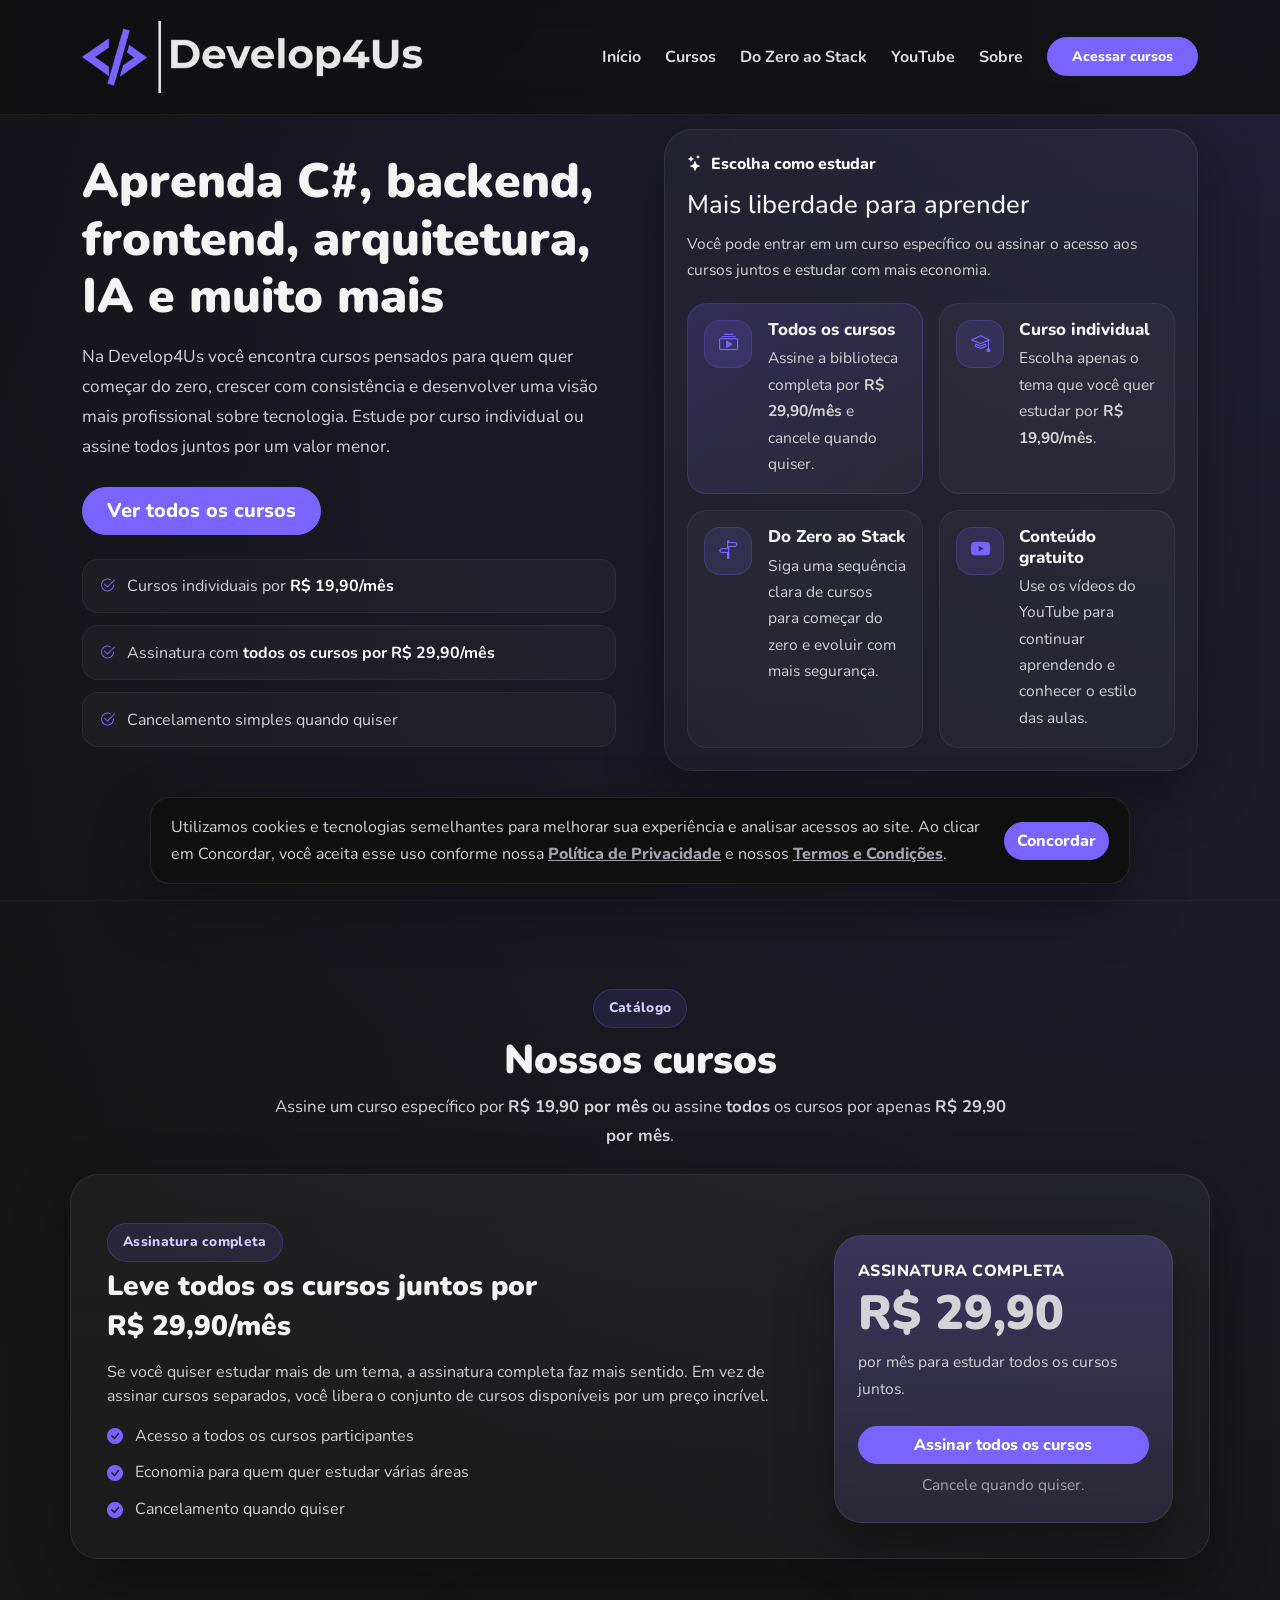
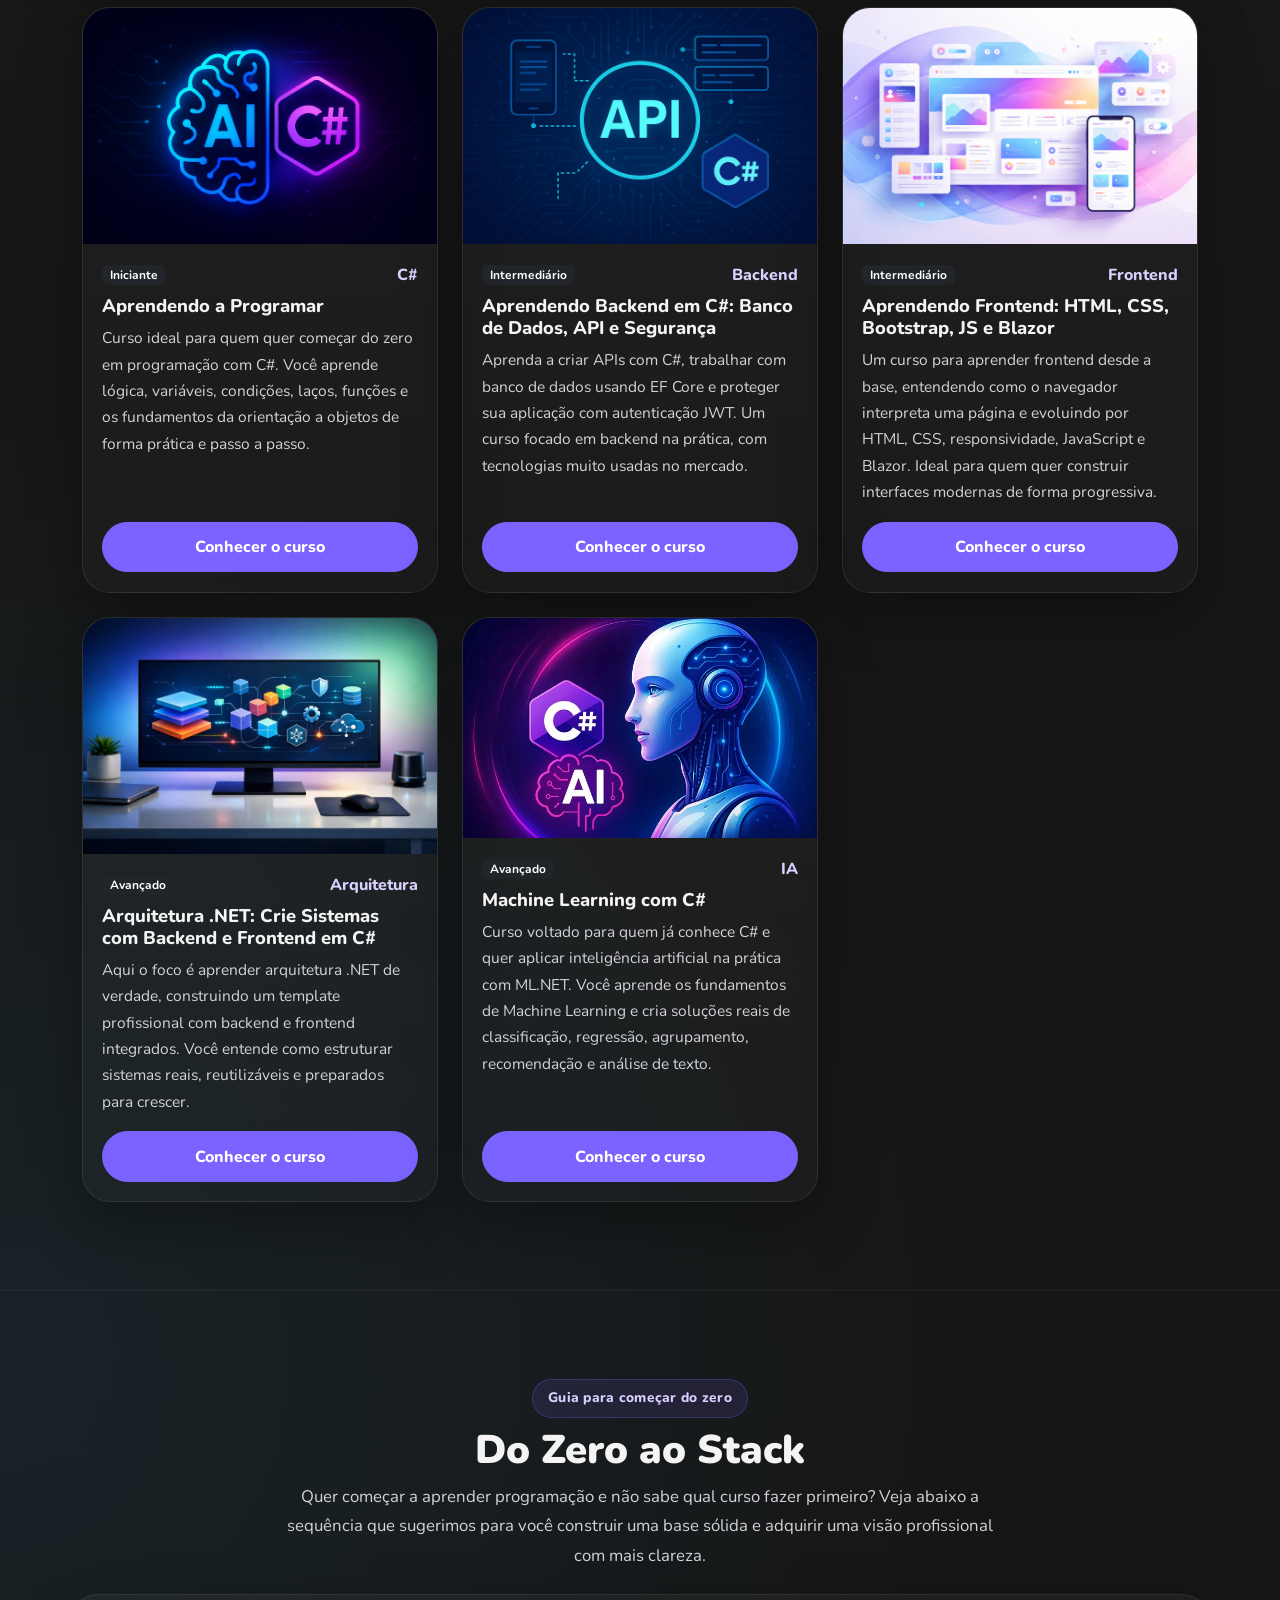
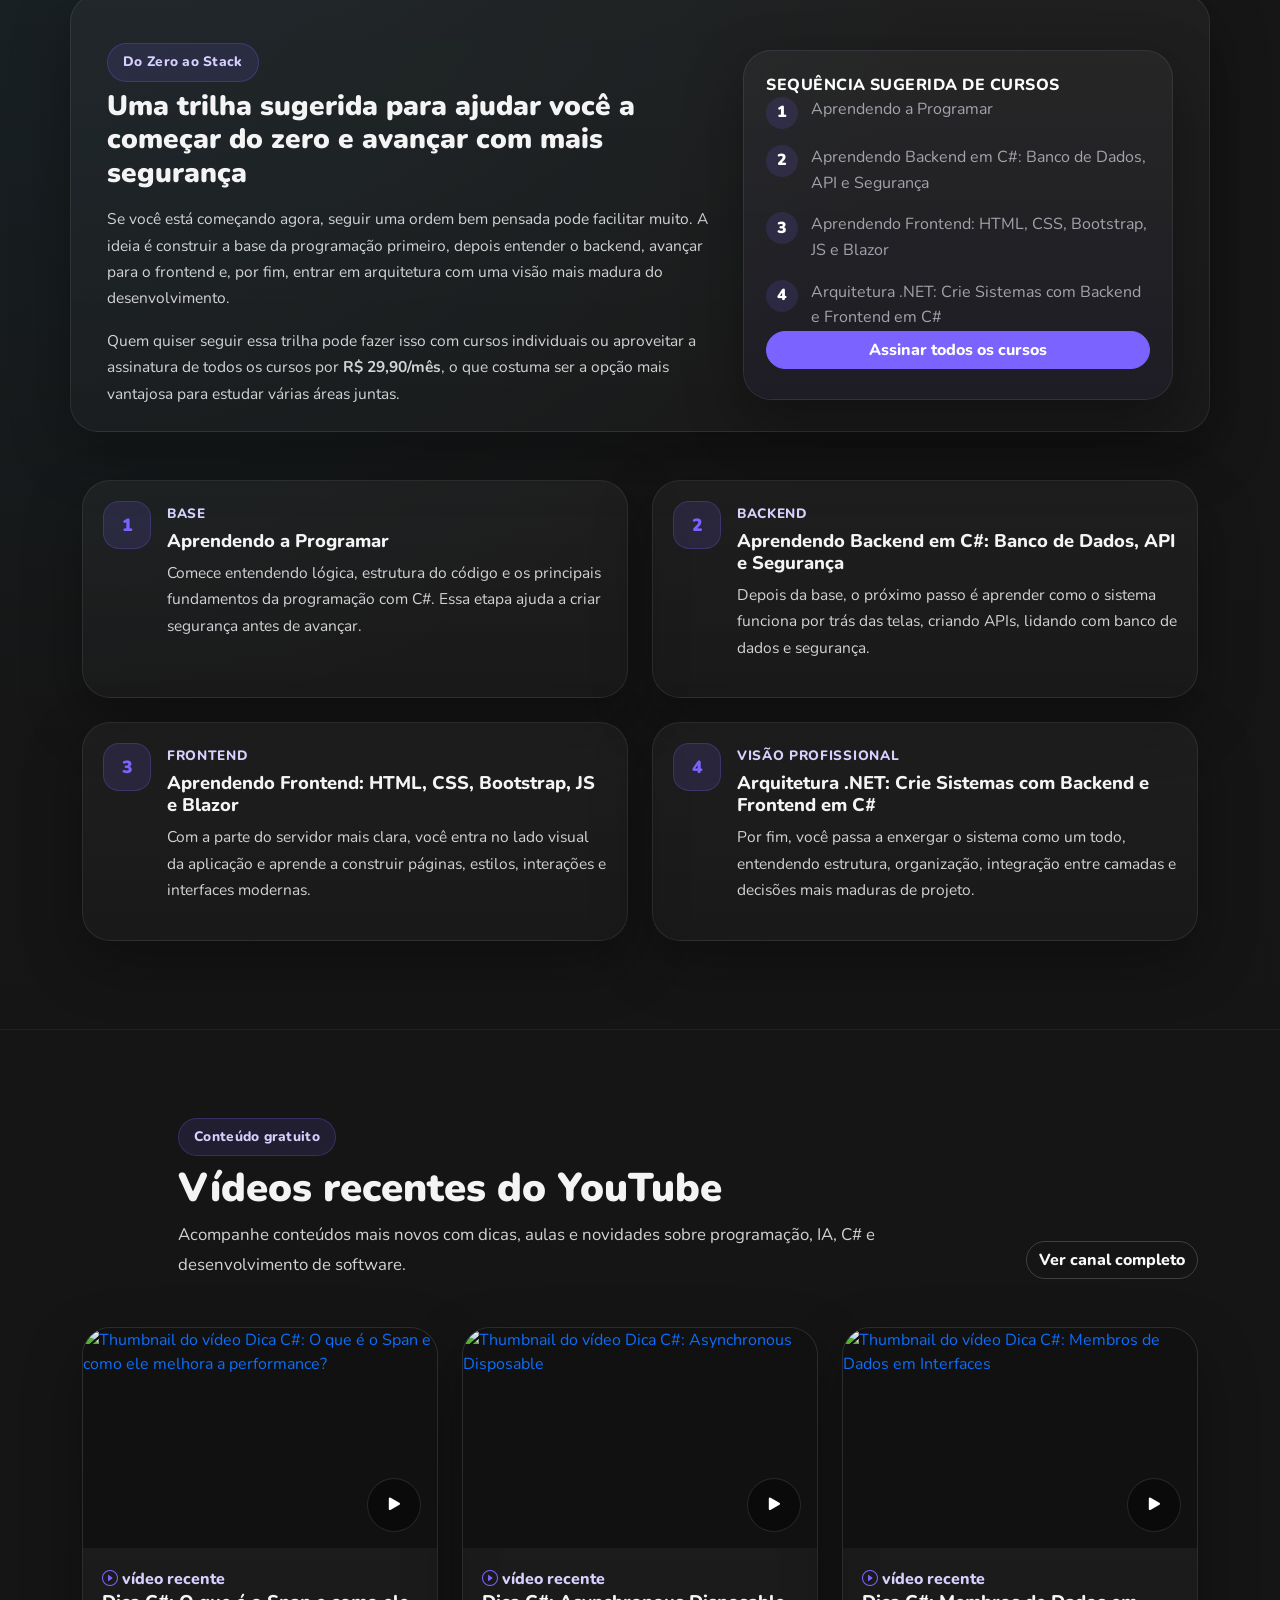
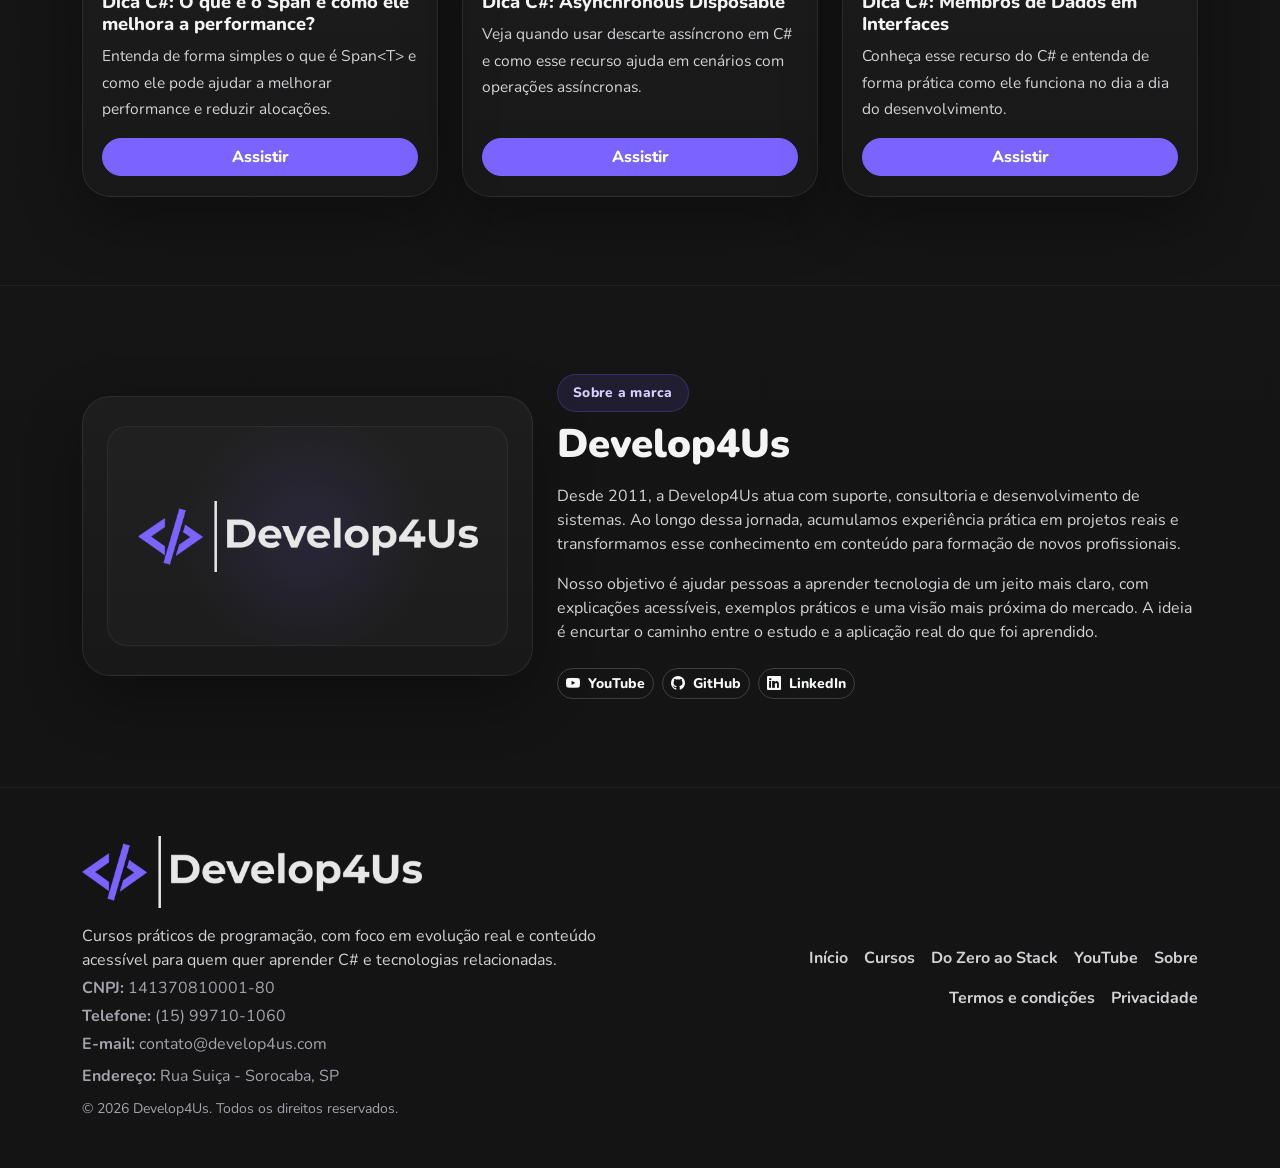
==== commit f0674b51: "Simplifica botões dos cursos na página inicial" ====
--- a/index.html
+++ b/index.html
@@ -172,10 +172,8 @@
                   <h3>Aprendendo a Programar</h3>
                   <p>Curso ideal para quem quer começar do zero em programação com C#. Você aprende lógica, variáveis, condições, laços, funções e os fundamentos da orientação a objetos de forma prática e passo a passo.</p>
                   <div class="course-pricing mt-auto">
-                    <a href="https://academy.develop4us.com/pt-br/club/develop4us/products/7291394" class="btn btn-outline-light flex-fill" target="_blank" rel="noopener noreferrer">Só este curso<br><strong>R$ 19,90/mês</strong></a>
-                    <a href="https://pay.hotmart.com/E105148294Q" class="btn btn-primary flex-fill" target="_blank" rel="noopener noreferrer">Todos os cursos<br><strong>R$ 29,90/mês</strong></a>
-                  </div>
-                  <a href="aprendendo-a-programar/index.html" class="course-link-inline">Conhecer o curso <i class="bi bi-arrow-right-short"></i></a>
+                    <a href="aprendendo-a-programar/index.html" class="btn btn-primary w-100">Conhecer o curso</a>
+                  </div>
                 </div>
               </article>
             </div>
@@ -193,10 +191,8 @@
                   <h3>Aprendendo Backend em C#: Banco de Dados, API e Segurança</h3>
                   <p>Aprenda a criar APIs com C#, trabalhar com banco de dados usando EF Core e proteger sua aplicação com autenticação JWT. Um curso focado em backend na prática, com tecnologias muito usadas no mercado.</p>
                   <div class="course-pricing mt-auto">
-                    <a href="https://academy.develop4us.com/pt-br/club/develop4us/products/7412354" class="btn btn-outline-light flex-fill" target="_blank" rel="noopener noreferrer">Só este curso<br><strong>R$ 19,90/mês</strong></a>
-                    <a href="https://pay.hotmart.com/E105148294Q" class="btn btn-primary flex-fill" target="_blank" rel="noopener noreferrer">Todos os cursos<br><strong>R$ 29,90/mês</strong></a>
-                  </div>
-                  <a href="aprendendo-backend-em-c-sharp/index.html" class="course-link-inline">Conhecer o curso <i class="bi bi-arrow-right-short"></i></a>
+                    <a href="aprendendo-backend-em-c-sharp/index.html" class="btn btn-primary w-100">Conhecer o curso</a>
+                  </div>
                 </div>
               </article>
             </div>
@@ -214,10 +210,8 @@
                   <h3>Aprendendo Frontend: HTML, CSS, Bootstrap, JS e Blazor</h3>
                   <p>Um curso para aprender frontend desde a base, entendendo como o navegador interpreta uma página e evoluindo por HTML, CSS, responsividade, JavaScript e Blazor. Ideal para quem quer construir interfaces modernas de forma progressiva.</p>
                   <div class="course-pricing mt-auto">
-                    <a href="https://academy.develop4us.com/pt-br/club/develop4us/products/7416201" class="btn btn-outline-light flex-fill" target="_blank" rel="noopener noreferrer">Só este curso<br><strong>R$ 19,90/mês</strong></a>
-                    <a href="https://pay.hotmart.com/E105148294Q" class="btn btn-primary flex-fill" target="_blank" rel="noopener noreferrer">Todos os cursos<br><strong>R$ 29,90/mês</strong></a>
-                  </div>
-                  <a href="aprendendo-frontend/index.html" class="course-link-inline">Conhecer o curso <i class="bi bi-arrow-right-short"></i></a>
+                    <a href="aprendendo-frontend/index.html" class="btn btn-primary w-100">Conhecer o curso</a>
+                  </div>
                 </div>
               </article>
             </div>
@@ -235,10 +229,8 @@
                   <h3>Arquitetura .NET: Crie Sistemas com Backend e Frontend em C#</h3>
                   <p>Aqui o foco é aprender arquitetura .NET de verdade, construindo um template profissional com backend e frontend integrados. Você entende como estruturar sistemas reais, reutilizáveis e preparados para crescer.</p>
                   <div class="course-pricing mt-auto">
-                    <a href="https://academy.develop4us.com/pt-br/club/develop4us/products/7413355" class="btn btn-outline-light flex-fill" target="_blank" rel="noopener noreferrer">Só este curso<br><strong>R$ 19,90/mês</strong></a>
-                    <a href="https://pay.hotmart.com/E105148294Q" class="btn btn-primary flex-fill" target="_blank" rel="noopener noreferrer">Todos os cursos<br><strong>R$ 29,90/mês</strong></a>
-                  </div>
-                  <a href="arquitetura-dotnet/index.html" class="course-link-inline">Conhecer o curso <i class="bi bi-arrow-right-short"></i></a>
+                    <a href="arquitetura-dotnet/index.html" class="btn btn-primary w-100">Conhecer o curso</a>
+                  </div>
                 </div>
               </article>
             </div>
@@ -256,10 +248,8 @@
                   <h3>Machine Learning com C#</h3>
                   <p>Curso voltado para quem já conhece C# e quer aplicar inteligência artificial na prática com ML.NET. Você aprende os fundamentos de Machine Learning e cria soluções reais de classificação, regressão, agrupamento, recomendação e análise de texto.</p>
                   <div class="course-pricing mt-auto">
-                    <a href="https://academy.develop4us.com/pt-br/club/develop4us/products/7412555" class="btn btn-outline-light flex-fill" target="_blank" rel="noopener noreferrer">Só este curso<br><strong>R$ 19,90/mês</strong></a>
-                    <a href="https://pay.hotmart.com/E105148294Q" class="btn btn-primary flex-fill" target="_blank" rel="noopener noreferrer">Todos os cursos<br><strong>R$ 29,90/mês</strong></a>
-                  </div>
-                  <a href="machine-learning-com-c-sharp/index.html" class="course-link-inline">Conhecer o curso <i class="bi bi-arrow-right-short"></i></a>
+                    <a href="machine-learning-com-c-sharp/index.html" class="btn btn-primary w-100">Conhecer o curso</a>
+                  </div>
                 </div>
               </article>
             </div>
